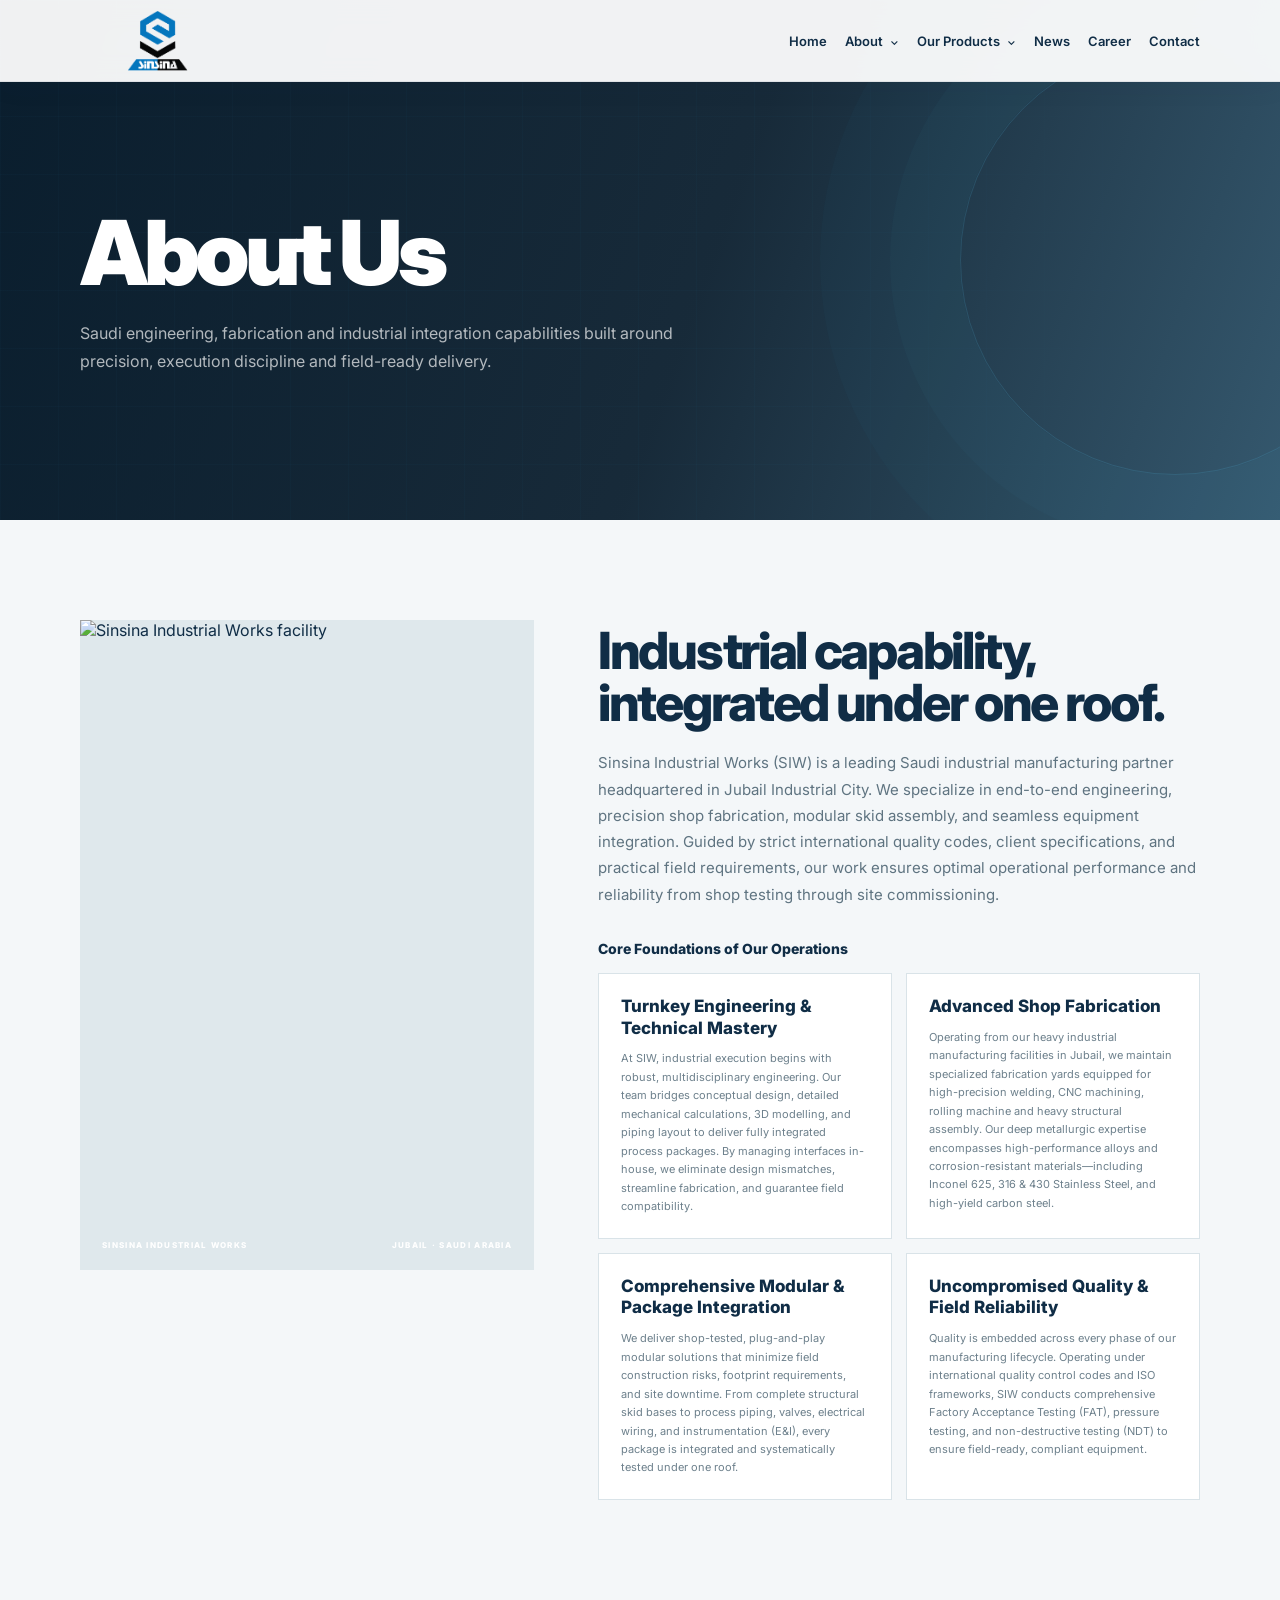
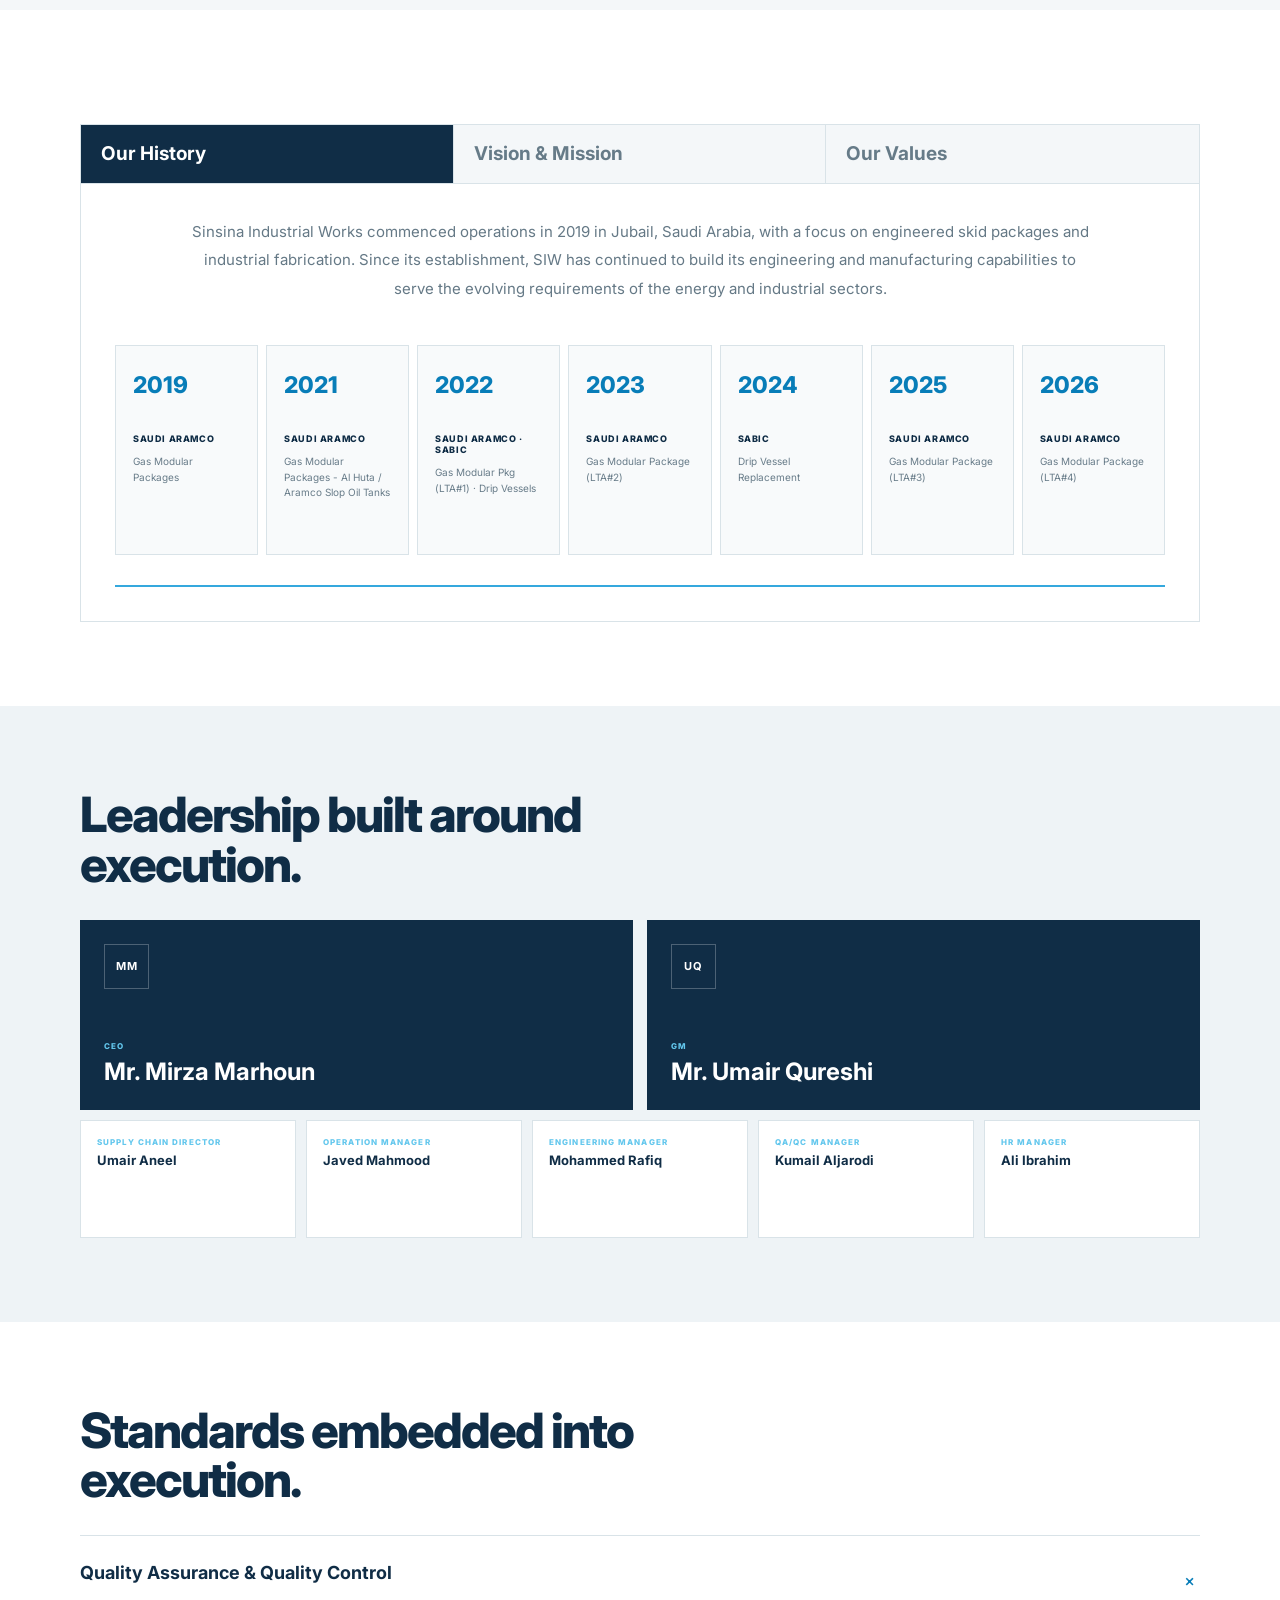
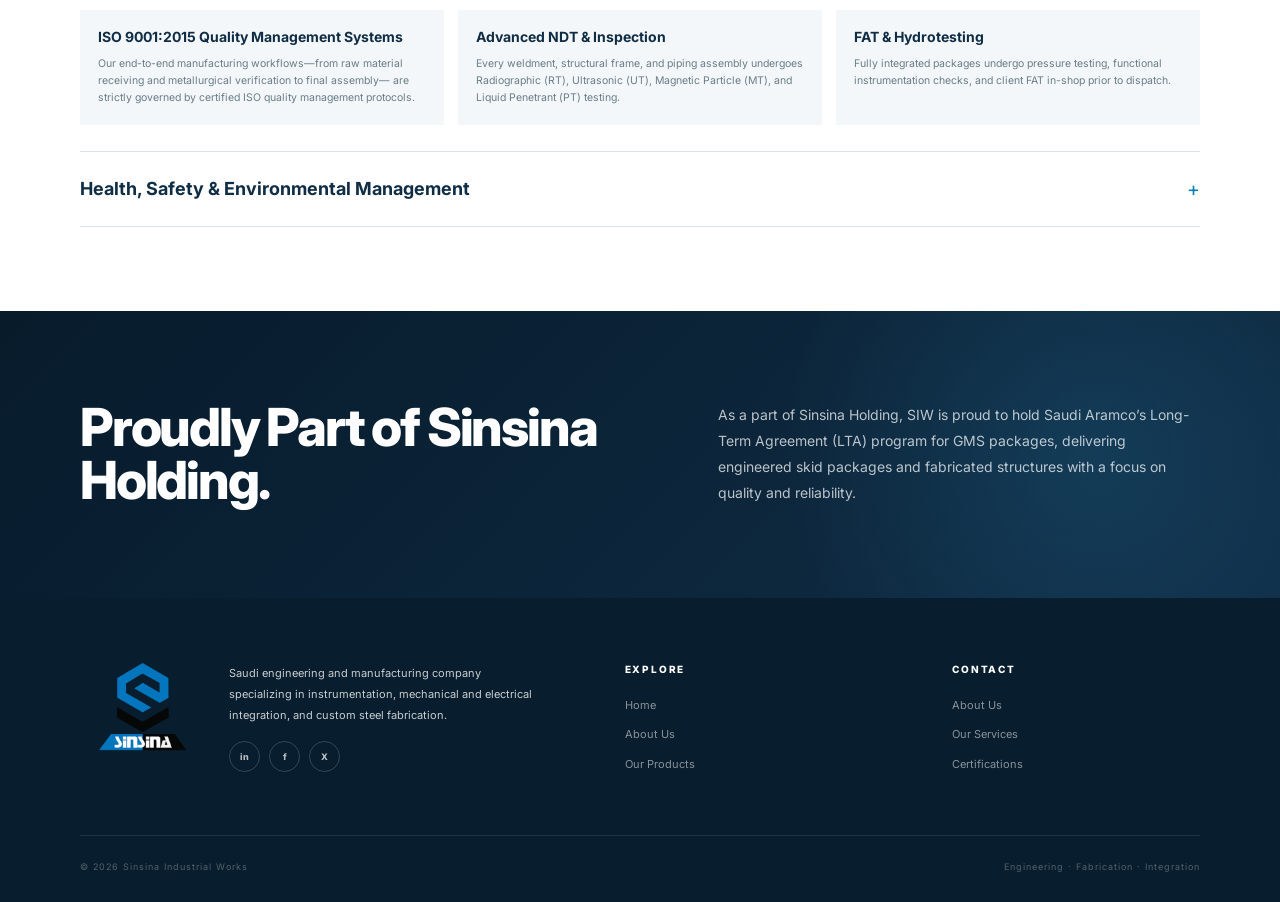
==== about.html @ cca0143b "Initial commit: SIW website and CMS Co-authored-by: Copilot <223556219+Copilot@users.noreply.github." ====
<!DOCTYPE html>
<html lang="en">

<head>
    <meta charset="UTF-8">
    <meta name="viewport" content="width=device-width, initial-scale=1.0">

    <title>About Us | Sinsina Industrial Works</title>
    <link rel="icon" type="image/png" href="5.png">

    <link rel="preconnect" href="https://fonts.googleapis.com">
    <link rel="preconnect" href="https://fonts.gstatic.com" crossorigin>
    <link href="https://fonts.googleapis.com/css2?family=Inter:wght@400;500;600;700;800;900&display=swap" rel="stylesheet">

    <style>
        * {
            margin: 0;
            padding: 0;
            box-sizing: border-box;
        }

        :root {
            --navy: #071b2b;
            --navy2: #102d46;
            --blue: #087db8;
            --cyan: #35a8dd;
            --light: #eef3f6;
            --white: #ffffff;
            --text: #687c89;
            --line: #d9e3e8;
        }

        html {
            scroll-behavior: smooth;
        }

        body {
            font-family: "Inter", Arial, sans-serif;
            background: var(--light);
            color: var(--navy2);
            overflow-x: hidden;
            -webkit-font-smoothing: antialiased;
        }

        a {
            text-decoration: none;
            color: inherit;
        }

        button {
            font: inherit;
        }

        img {
            display: block;
            max-width: 100%;
        }

        .container {
            width: min(1180px, calc(100% - 60px));
            margin: 0 auto;
        }

      
button{
    font:inherit;
}

.container{
    width:min(1180px,calc(100% - 60px));
    margin:auto;
}

/* =========================
   HEADER
========================= */

.site-header{
    position:fixed;
    top:0;
    left:0;
    width:100%;
    height:82px;
    z-index:1000;
    background:rgba(255,255,255,.94);
    backdrop-filter:blur(14px);
    -webkit-backdrop-filter:blur(14px);
    border-bottom:1px solid rgba(16,45,70,.08);
    box-shadow:0 6px 24px rgba(16,45,70,.05);
}

.nav{
    height:100%;
    display:flex;
    align-items:center;
    justify-content:space-between;
}

.brand{
    display:flex;
    align-items:center;
}

.brand img{
    width:155px;
    height:60px;
    object-fit:contain;
}

.nav-links{
    display:flex;
    align-items:center;
    gap:27px;
}

.nav-links > a,
.nav-dropdown-btn{
    border:0;
    background:none;
    color:#102d46;
    font-size:13px;
    font-weight:600;
    cursor:pointer;
    transition:.25s ease;
}

.nav-links > a:hover,
.nav-dropdown-btn:hover{
    color:#1689bd;
}

.nav-dropdown{
    position:relative;
}

.nav-dropdown-btn{
    display:flex;
    align-items:center;
    gap:7px;
}

.nav-dropdown-menu{
    position:absolute;
    top:calc(100% + 20px);
    left:50%;
    transform:translateX(-50%) translateY(8px);
    width:210px;
    padding:10px;
    background:white;
    border:1px solid #e1e8ed;
    box-shadow:0 20px 50px rgba(16,45,70,.12);
    opacity:0;
    visibility:hidden;
    transition:.25s ease;
}

.nav-dropdown:hover .nav-dropdown-menu{
    opacity:1;
    visibility:visible;
    transform:translateX(-50%) translateY(0);
}

.nav-dropdown-menu a{
    display:block;
    padding:12px 14px;
    color:#506674;
    font-size:12px;
    transition:.2s ease;
}

.nav-dropdown-menu a:hover{
    color:#1689bd;
    background:#f2f7fa;
}

.nav-contact{
    padding:11px 18px;
    border:1px solid #b8cbd6;
}

.menu-button{
    display:none;
    width:40px;
    height:40px;
    border:0;
    background:transparent;
    cursor:pointer;
    flex-direction:column;
    justify-content:center;
    align-items:center;
    gap:5px;
}

.menu-button span{
    width:23px;
    height:2px;
    background:#102d46;
}

.preview{
    padding-top:140px;
    text-align:center;
    color:#7a8d98;
    font-size:13px;
}

@media(max-width:900px){
    .menu-button{
        display:flex;
    }

    .nav-links{
        position:fixed;
        top:82px;
        left:0;
        right:0;
        display:none;
        flex-direction:column;
        align-items:stretch;
        gap:0;
        padding:15px 18px 25px;
        background:#fff;
        box-shadow:0 20px 35px rgba(7,27,43,.12);
    }

    .nav-links.open{
        display:flex;
    }

    .nav-links > a,
    .nav-dropdown-btn{
        width:100%;
        padding:14px 5px;
        text-align:left;
    }

    .nav-dropdown-menu{
        position:static;
        display:none;
        width:100%;
        opacity:1;
        visibility:visible;
        transform:none;
        box-shadow:none;
        border:0;
        padding:0 0 0 12px;
    }

    .nav-dropdown.mobile-open .nav-dropdown-menu{
        display:block;
    }
}
        /* =====================================================
           ABOUT HERO
        ====================================================== */

        .about-hero {
            position: relative;
            min-height: 520px;
            padding: 150px 0 82px;
            display: flex;
            align-items: center;
            overflow: hidden;
            background:
                linear-gradient(110deg, rgba(7,27,43,.99) 0%, rgba(7,27,43,.93) 55%, rgba(12,54,80,.82) 100%);
        }

        .about-hero::before {
            content: "";
            position: absolute;
            inset: 0;
            opacity: .34;
            background-image:
                linear-gradient(rgba(53,168,221,.08) 1px, transparent 1px),
                linear-gradient(90deg, rgba(53,168,221,.08) 1px, transparent 1px);
            background-size: 58px 58px;
            mask-image: linear-gradient(90deg, black 0%, black 60%, transparent 95%);
        }

        .about-hero::after {
            content: "";
            position: absolute;
            right: -110px;
            top: 50%;
            width: 430px;
            height: 430px;
            transform: translateY(-50%);
            border-radius: 50%;
            border: 1px solid rgba(83,194,235,.16);
            box-shadow:
                0 0 0 70px rgba(83,194,235,.025),
                0 0 0 140px rgba(83,194,235,.018);
        }

        .about-hero-content {
            position: relative;
            z-index: 2;
            max-width: 840px;
        }

        .about-kicker {
            display: block;
            margin-bottom: 18px;
            color: #63c7ed;
            font-size: 10px;
            font-weight: 800;
            letter-spacing: 2.1px;
        }

        .about-hero h1 {
            color: #fff;
            font-size: clamp(58px, 7vw, 92px);
            line-height: .9;
            letter-spacing: -4.5px;
            font-weight: 900;
        }

        .about-hero p {
            max-width: 600px;
            margin-top: 25px;
            color: rgba(255,255,255,.68);
            font-size: 14px;
            line-height: 1.8;
        }

        /* =====================================================
           MAIN ABOUT
        ====================================================== */

        .about-main {
            padding: 90px 0 100px;
            background: #f4f7f9;
        }

        .about-grid {
            display: grid;
            grid-template-columns: .92fr 1.08fr;
            gap: 62px;
            align-items: start;
        }

        .about-image {
            position: sticky;
            top: 105px;
            height: 590px;
            overflow: hidden;
            background: #dfe8ec;
        }

        .about-image img {
            width: 100%;
            height: 100%;
            object-fit: cover;
        }

        .about-image-label {
            position: absolute;
            left: 22px;
            right: 22px;
            bottom: 20px;
            display: flex;
            justify-content: space-between;
            gap: 16px;
            color: #fff;
            font-size: 8px;
            font-weight: 800;
            letter-spacing: 1.3px;
        }

        .about-content {
            padding-top: 4px;
        }

        .section-label {
            color: var(--blue);
            font-size: 9px;
            font-weight: 800;
            letter-spacing: 1.8px;
        }

        .about-content h2 {
            margin-top: 13px;
            max-width: 680px;
            color: var(--navy2);
            font-size: clamp(42px, 4.8vw, 62px);
            line-height: .97;
            letter-spacing: -3px;
            font-weight: 900;
        }

        .about-content > p {
            max-width: 650px;
            margin-top: 22px;
            color: var(--text);
            font-size: 13px;
            line-height: 1.85;
        }

        .purpose-grid {
            display: grid;
            grid-template-columns: 1fr 1fr;
            gap: 14px;
            margin-top: 38px;
        }

        .purpose-card {
            min-height: 190px;
            padding: 24px;
            background: #fff;
            border: 1px solid var(--line);
            position: relative;
            overflow: hidden;
        }

        .purpose-card::before {
            content: "";
            position: absolute;
            top: 0;
            left: 0;
            width: 3px;
            height: 100%;
            background: linear-gradient(180deg, var(--cyan), transparent 85%);
        }

        .purpose-card span {
            display: block;
            color: var(--blue);
            font-size: 9px;
            font-weight: 800;
            letter-spacing: 1.5px;
        }

        .purpose-card h3 {
            margin-top: 14px;
            color: var(--navy2);
            font-size: 20px;
            font-weight: 800;
        }

        .purpose-card p {
            margin-top: 10px;
            color: #6f828e;
            font-size: 11px;
            line-height: 1.7;
        }

        /* =====================================================
           DELIVERY MODEL
        ====================================================== */

        .delivery {
            padding: 92px 0 105px;
            background: #fff;
        }

        .delivery-head {
            display: grid;
            grid-template-columns: 1fr .6fr;
            gap: 60px;
            align-items: end;
            margin-bottom: 38px;
        }

        .delivery-head h2 {
            color: var(--navy2);
            font-size: clamp(40px, 4.6vw, 60px);
            line-height: .98;
            letter-spacing: -3px;
            font-weight: 900;
        }

        .delivery-head p {
            color: var(--text);
            font-size: 12px;
            line-height: 1.8;
        }

        .delivery-grid {
            display: grid;
            grid-template-columns: repeat(4, 1fr);
            border-top: 1px solid var(--line);
            border-left: 1px solid var(--line);
        }

        .delivery-item {
            min-height: 155px;
            padding: 22px;
            border-right: 1px solid var(--line);
            border-bottom: 1px solid var(--line);
            background: #f8fafb;
        }

        .delivery-item span {
            color: var(--blue);
            font-size: 9px;
            font-weight: 800;
        }

        .delivery-item strong {
            display: block;
            margin-top: 23px;
            color: var(--navy2);
            font-size: 16px;
            font-weight: 800;
        }

        .delivery-item small {
            display: block;
            margin-top: 8px;
            color: #7a8d98;
            font-size: 10px;
            line-height: 1.6;
        }

        /* =====================================================
           FOOTER — SAME AS PROVIDED PAGE
        ====================================================== */

        .site-footer {
            width: 100%;
            padding: 65px 0 35px;
            background: #081d2d;
            color: white;
        }

        .footer-top {
            display: grid;
            grid-template-columns: 1.4fr 1fr 1fr;
            gap: 70px;
            padding-bottom: 55px;
            border-bottom: 1px solid rgba(255,255,255,.1);
        }

        .footer-brand img {
            width: 150px;
            margin-bottom: 20px;
        }

        .footer-brand p {
            max-width: 350px;
            color: rgba(255,255,255,.5);
            font-size: 11px;
            line-height: 1.9;
        }

        .footer-column h4 {
            margin-bottom: 20px;
            color: white;
            font-size: 10px;
            letter-spacing: 1.8px;
            text-transform: uppercase;
        }

        .footer-column a {
            display: block;
            margin-bottom: 12px;
            color: rgba(255,255,255,.5);
            font-size: 11px;
            transition: color .2s ease;
        }

        .footer-column a:hover {
            color: #55b9e7;
        }

        .footer-socials {
            display: flex;
            gap: 8px;
            margin-top: 22px;
        }

        .footer-social {
            width: 31px;
            height: 31px;
            display: flex;
            align-items: center;
            justify-content: center;
            border: 1px solid rgba(255,255,255,.18);
            border-radius: 50%;
            color: rgba(255,255,255,.65);
            font-size: 9px;
            font-weight: 800;
            transition: .25s ease;
        }

        .footer-social:hover {
            color: white;
            background: var(--blue);
            border-color: var(--blue);
            transform: translateY(-2px);
        }

        .footer-bottom {
            display: flex;
            justify-content: space-between;
            padding-top: 25px;
            color: rgba(255,255,255,.3);
            font-size: 9px;
            letter-spacing: 1px;
        }

        /* =====================================================
           RESPONSIVE
        ====================================================== */

        @media (max-width: 900px) {
            .nav-links {
                gap: 15px;
            }

            .about-grid {
                grid-template-columns: 1fr;
            }

            .about-image {
                position: relative;
                top: 0;
                height: 430px;
            }

            .delivery-grid {
                grid-template-columns: repeat(2,1fr);
            }

            .footer-top {
                grid-template-columns: 1fr 1fr;
            }
        }

        @media (max-width: 700px) {
            .container {
                width: calc(100% - 36px);
            }

            .site-header {
                height: 72px;
            }

            .logo {
                width: 125px;
            }

            .menu-button {
                display: flex;
            }

            .nav-links {
                position: fixed;
                top: 72px;
                left: 0;
                right: 0;
                display: none;
                flex-direction: column;
                align-items: stretch;
                gap: 0;
                padding: 15px 18px 25px;
                background: #fff;
                box-shadow: 0 20px 35px rgba(7,27,43,.12);
            }

            .nav-links.open {
                display: flex;
            }

            .nav-links > a,
            .nav-dropdown-btn {
                padding: 15px 5px;
                color: var(--navy2) !important;
                text-align: left;
            }

            .nav-dropdown-menu {
                position: static;
                width: 100%;
                display: none;
                opacity: 1;
                visibility: visible;
                transform: none;
                box-shadow: none;
                border: 0;
                padding: 0 0 0 12px;
            }

            .nav-dropdown.mobile-open .nav-dropdown-menu {
                display: block;
            }

            .nav-contact {
                text-align: center !important;
                border-color: #c9d7df;
            }

            .about-hero {
                min-height: 440px;
                padding: 125px 0 70px;
            }

            .about-hero h1 {
                font-size: clamp(50px, 15vw, 70px);
                letter-spacing: -3px;
            }

            .about-main,
            .delivery {
                padding: 70px 0 78px;
            }

            .about-image {
                height: 340px;
            }

            .purpose-grid,
            .delivery-grid,
            .delivery-head {
                grid-template-columns: 1fr;
            }

            .footer-top {
                grid-template-columns: 1fr;
                gap: 40px;
            }

            .footer-bottom {
                display: block;
                line-height: 2;
            }
        }
    

/* =====================================================
   ABOUT US — SLIDES 13–22 COMPLETE BUILD
===================================================== */

.about-main{
    padding:100px 0 110px;
}

.about-grid{
    grid-template-columns:.86fr 1.14fr;
    gap:64px;
}

.about-image{
    height:650px;
}

.about-content h2{
    margin-top:14px;
    max-width:720px;
    font-size:clamp(40px,4vw,58px);
    line-height:1.02;
    letter-spacing:-2.3px;
    font-weight:800;
}

.about-content > p,
.about-content .lead-copy{
    max-width:720px;
    margin-top:22px;
    color:#5f7481;
    font-size:15px;
    line-height:1.75;
}

.foundation-title{
    margin-top:32px;
    color:var(--navy2);
    font-size:14px;
    font-weight:800;
}

.foundation-grid{
    display:grid;
    grid-template-columns:1fr 1fr;
    gap:14px;
    margin-top:16px;
}

.foundation-card{
    min-height:245px;
    padding:22px;
    background:#fff;
    border:1px solid var(--line);
    transition:transform .25s ease,border-color .25s ease,box-shadow .25s ease;
}

.foundation-card:hover{
    transform:translateY(-4px);
    border-color:#9fcddd;
    box-shadow:0 18px 36px rgba(16,45,70,.08);
}

.foundation-card > span,
.value-card > span{
    display:block;
    margin-bottom:14px;
    color:var(--blue);
    font-size:9px;
    font-weight:800;
    letter-spacing:1.4px;
}

.foundation-card h3{
    color:var(--navy2);
    font-size:17px;
    line-height:1.28;
    font-weight:800;
}

.foundation-card p{
    margin-top:10px;
    color:#6d808c;
    font-size:11px;
    line-height:1.68;
}

.about-section-block{
    padding:105px 0;
}

.section-heading{
    max-width:780px;
    margin-bottom:44px;
}

.section-heading h2,
.team-panel h2,
.holding-inner h2{
    margin-top:12px;
    color:var(--navy2);
    font-size:clamp(38px,4.1vw,58px);
    line-height:1.02;
    letter-spacing:-2.2px;
    font-weight:800;
}

.section-heading > p,
.split-heading > p{
    margin-top:18px;
    color:#667b88;
    font-size:14px;
    line-height:1.8;
}

.split-heading{
    max-width:none;
    display:grid;
    grid-template-columns:1fr .8fr;
    gap:70px;
    align-items:end;
}

.history-section{
    background:#fff;
}

.history-placeholder{
    position:relative;
    padding:34px 36px;
    background:#f4f7f9;
    border:1px solid var(--line);
    border-left:4px solid var(--blue);
}

.history-placeholder > span,
.team-status > span{
    color:var(--blue);
    font-size:9px;
    font-weight:800;
    letter-spacing:1.5px;
}

.history-placeholder h3{
    max-width:780px;
    margin-top:10px;
    color:var(--navy2);
    font-size:22px;
    line-height:1.35;
}

.history-placeholder p{
    max-width:820px;
    margin-top:12px;
    color:#6c808c;
    font-size:12px;
    line-height:1.75;
}

.purpose-section{
    background:#edf3f6;
}

.vision-grid{
    display:grid;
    grid-template-columns:1fr 1fr;
    gap:18px;
}

.vision-card{
    min-height:330px;
    padding:36px;
    background:#fff;
    border:1px solid var(--line);
}

.vision-card.dark{
    background:var(--navy2);
    border-color:var(--navy2);
}

.vision-card > span{
    color:var(--blue);
    font-size:10px;
    font-weight:800;
    letter-spacing:1.7px;
}

.vision-card.dark > span{
    color:#63c7ed;
}

.vision-card h3{
    max-width:420px;
    margin-top:34px;
    color:var(--navy2);
    font-size:30px;
    line-height:1.12;
    letter-spacing:-1px;
}

.vision-card.dark h3{
    color:#fff;
}

.vision-card p{
    max-width:520px;
    margin-top:18px;
    color:#687d89;
    font-size:14px;
    line-height:1.8;
}

.vision-card.dark p{
    color:rgba(255,255,255,.72);
}

.values-section{
    background:#fff;
}

.values-grid{
    display:grid;
    grid-template-columns:repeat(3,1fr);
    gap:14px;
}

.value-card{
    min-height:235px;
    padding:26px;
    background:#f7f9fa;
    border:1px solid var(--line);
}

.value-card:nth-child(4),
.value-card:nth-child(5){
    grid-column:span 1;
}

.value-card h3{
    color:var(--navy2);
    font-size:18px;
    line-height:1.3;
}

.value-card p{
    margin-top:12px;
    color:#687d89;
    font-size:12px;
    line-height:1.75;
}

.team-section{
    background:#f4f7f9;
}

.team-panel{
    display:grid;
    grid-template-columns:.8fr 1.2fr;
    gap:80px;
    align-items:center;
    padding:46px 48px;
    background:#fff;
    border:1px solid var(--line);
}

.team-status{
    padding-left:35px;
    border-left:1px solid var(--line);
}

.team-status strong{
    display:block;
    margin-top:10px;
    color:var(--navy2);
    font-size:20px;
}

.team-status p{
    max-width:600px;
    margin-top:10px;
    color:#6d808c;
    font-size:12px;
    line-height:1.75;
}

.compliance-section{
    background:#fff;
}

.compliance-intro{
    max-width:900px;
}

.compliance-intro p{
    max-width:860px;
}

.compliance-group + .compliance-group{
    margin-top:58px;
}

.group-heading{
    display:flex;
    align-items:flex-start;
    gap:18px;
    margin-bottom:20px;
}

.group-heading > span{
    display:grid;
    place-items:center;
    width:38px;
    height:38px;
    flex:0 0 38px;
    background:var(--blue);
    color:#fff;
    font-size:10px;
    font-weight:800;
}

.group-heading h3{
    max-width:780px;
    color:var(--navy2);
    font-size:24px;
    line-height:1.3;
}

.compliance-grid{
    display:grid;
    grid-template-columns:repeat(3,1fr);
    gap:14px;
}

.compliance-card{
    min-height:240px;
    padding:25px;
    background:#f4f7f9;
    border-top:3px solid var(--cyan);
}

.compliance-card h4{
    color:var(--navy2);
    font-size:17px;
    line-height:1.35;
}

.compliance-card p{
    margin-top:13px;
    color:#667b88;
    font-size:11.5px;
    line-height:1.75;
}

.holding-section{
    padding:90px 0;
    color:#fff;
    background:
        radial-gradient(circle at 85% 50%,rgba(53,168,221,.15),transparent 28%),
        linear-gradient(135deg,#071b2b 0%,#102d46 100%);
}

.holding-inner{
    display:grid;
    grid-template-columns:1fr .85fr;
    gap:70px;
    align-items:center;
}

.holding-kicker{
    color:#63c7ed;
    font-size:9px;
    font-weight:800;
    letter-spacing:1.7px;
}

.holding-inner h2{
    color:#fff;
}

.holding-inner > p{
    color:rgba(255,255,255,.72);
    font-size:14px;
    line-height:1.85;
}

/* Typography consistency */
.about-hero p{
    font-size:16px;
    line-height:1.75;
}

.section-label{
    font-size:10px;
}

@media(max-width:1000px){
    .foundation-grid,
    .vision-grid,
    .values-grid,
    .compliance-grid{
        grid-template-columns:1fr 1fr;
    }

    .split-heading,
    .team-panel,
    .holding-inner{
        grid-template-columns:1fr;
        gap:30px;
    }

    .team-status{
        padding-left:0;
        padding-top:25px;
        border-left:0;
        border-top:1px solid var(--line);
    }
}

@media(max-width:700px){
    .about-main,
    .about-section-block{
        padding:72px 0;
    }

    .about-grid,
    .foundation-grid,
    .vision-grid,
    .values-grid,
    .compliance-grid{
        grid-template-columns:1fr;
    }

    .about-image{
        height:340px;
    }

    .about-content h2,
    .section-heading h2,
    .team-panel h2,
    .holding-inner h2{
        font-size:34px;
        letter-spacing:-1.4px;
    }

    .about-content > p,
    .about-content .lead-copy,
    .section-heading > p,
    .split-heading > p,
    .holding-inner > p{
        font-size:13px;
    }

    .foundation-card,
    .value-card,
    .compliance-card{
        min-height:0;
    }

    .vision-card{
        min-height:0;
        padding:28px;
    }

    .team-panel{
        padding:30px 24px;
    }

    .holding-section{
        padding:70px 0;
    }
}



/* =====================================================
   ABOUT COMPACT V2 — TEAM MERGED / LESS SCROLL
===================================================== */

.about-storyboard,
.team-compact-section,
.compliance-compact-section{
    padding:84px 0;
}

.about-storyboard{
    background:#fff;
}

.storyboard-head,
.team-compact-head,
.compliance-compact-head{
    display:grid;
    grid-template-columns:1fr .72fr;
    gap:70px;
    align-items:end;
    margin-bottom:30px;
}

.storyboard-head h2,
.team-compact-head h2,
.compliance-compact-head h2{
    margin-top:10px;
    color:var(--navy2);
    font-size:clamp(36px,3.8vw,52px);
    line-height:1.02;
    letter-spacing:-2px;
    font-weight:800;
}

.storyboard-head > p,
.team-compact-head > p,
.compliance-compact-head > p{
    color:#697e8a;
    font-size:13px;
    line-height:1.75;
}

.storyboard-tabs{
    display:grid;
    grid-template-columns:repeat(3,1fr);
    border:1px solid var(--line);
    background:#f4f7f9;
}

.story-tab{
    min-height:64px;
    padding:0 20px;
    border:0;
    border-right:1px solid var(--line);
    background:transparent;
    color:#667b88;
    text-align:left;
    font-size:19px;
    font-weight:700;
    cursor:pointer;
    transition:.25s ease;
}

.story-tab:last-child{
    border-right:0;
}

.story-tab span{
    display:block;
    margin-bottom:4px;
    color:#8ca0ac;
    font-size:8px;
    letter-spacing:1.3px;
}

.story-tab.active{
    background:var(--navy2);
    color:#fff;
}

.story-tab.active span{
    color:#63c7ed;
}

.storyboard-panel{
    display:none;
    min-height:310px;
    padding:34px;
    border:1px solid var(--line);
    border-top:0;
    background:#fff;
}

.storyboard-panel.active{
    display:block;
}

.story-panel-grid{
    display:grid;
    grid-template-columns:.8fr 1.2fr;
    gap:70px;
}

.story-kicker{
    color:var(--blue);
    font-size:9px;
    font-weight:800;
    letter-spacing:1.5px;
}

.story-panel-grid h3{
    max-width:430px;
    margin-top:10px;
    color:var(--navy2);
    font-size:30px;
    line-height:1.15;
}

.story-copy > p{
    color:#657986;
    font-size:13px;
    line-height:1.8;
}

.timeline-note{
    margin-top:22px;
    padding:18px 20px;
    border-left:3px solid var(--blue);
    background:#f4f7f9;
}

.timeline-note span{
    display:block;
    color:var(--blue);
    font-size:8px;
    font-weight:800;
    letter-spacing:1.3px;
}

.timeline-note strong{
    display:block;
    margin-top:5px;
    color:var(--navy2);
    font-size:13px;
}

.purpose-compact-grid{
    display:grid;
    grid-template-columns:1fr 1fr;
    gap:14px;
}

.purpose-compact-card{
    min-height:235px;
    padding:28px;
    border:1px solid var(--line);
    background:#f8fafb;
}

.purpose-compact-card.dark{
    background:var(--navy2);
    border-color:var(--navy2);
}

.purpose-compact-card > span{
    color:var(--blue);
    font-size:9px;
    font-weight:800;
    letter-spacing:1.4px;
}

.purpose-compact-card.dark > span{
    color:#63c7ed;
}

.purpose-compact-card h3{
    margin-top:25px;
    color:var(--navy2);
    font-size:23px;
}

.purpose-compact-card.dark h3{
    color:#fff;
}

.purpose-compact-card p{
    margin-top:12px;
    color:#677c88;
    font-size:12px;
    line-height:1.75;
}

.purpose-compact-card.dark p{
    color:rgba(255,255,255,.7);
}

.values-compact-grid{
    display:grid;
    grid-template-columns:repeat(5,1fr);
    gap:10px;
}

.values-compact-grid article{
    min-height:195px;
    padding:18px;
    background:#f7f9fa;
    border:1px solid var(--line);
}

.values-compact-grid article > span{
    color:var(--blue);
    font-size:8px;
    font-weight:800;
}

.values-compact-grid h3{
    margin-top:16px;
    color:var(--navy2);
    font-size:15px;
    line-height:1.3;
}

.values-compact-grid p{
    margin-top:9px;
    color:#6b7e89;
    font-size:10px;
    line-height:1.6;
}

.values-statement{
    margin-top:14px;
    padding:16px 18px;
    background:var(--navy2);
    color:rgba(255,255,255,.82);
    font-size:12px;
    line-height:1.7;
}

/* TEAM */
.team-compact-section{
    background:#eef3f6;
}

.team-leadership-row{
    display:grid;
    grid-template-columns:1fr 1fr;
    gap:14px;
}

.team-leader-card{
    min-height:190px;
    padding:24px;
    background:var(--navy2);
    color:#fff;
    display:flex;
    justify-content:space-between;
    flex-direction:column;
}

.team-card-top{
    display:flex;
    align-items:center;
    justify-content:space-between;
}

.team-card-top span{
    color:#63c7ed;
    font-size:9px;
    font-weight:800;
}

.team-card-top b{
    display:grid;
    place-items:center;
    width:45px;
    height:45px;
    border:1px solid rgba(255,255,255,.25);
    color:#fff;
    font-size:11px;
    letter-spacing:1px;
}

.team-leader-card small,
.team-mini-card small{
    display:block;
    color:#63c7ed;
    font-size:8px;
    font-weight:800;
    letter-spacing:1.1px;
    text-transform:uppercase;
}

.team-leader-card h3{
    margin-top:6px;
    color:#fff;
    font-size:24px;
}

.team-management-strip{
    display:grid;
    grid-template-columns:repeat(5,1fr);
    gap:10px;
    margin-top:10px;
}

.team-mini-card{
    min-height:118px;
    padding:16px;
    background:#fff;
    border:1px solid var(--line);
    display:flex;
    gap:13px;
    align-items:flex-start;
}

.team-mini-card > span{
    color:#8aa0ac;
    font-size:8px;
    font-weight:800;
}

.team-mini-card h3{
    margin-top:5px;
    color:var(--navy2);
    font-size:13px;
    line-height:1.35;
}

/* QUALITY / HSE ACCORDION */
.compliance-compact-section{
    background:#fff;
}

.compliance-accordion{
    border-top:1px solid var(--line);
}

.compliance-item{
    border-bottom:1px solid var(--line);
}

.compliance-trigger{
    width:100%;
    min-height:74px;
    padding:0;
    border:0;
    background:transparent;
    display:grid;
    grid-template-columns:52px 1fr 34px;
    align-items:center;
    text-align:left;
    cursor:pointer;
}

.compliance-trigger > span{
    color:var(--blue);
    font-size:9px;
    font-weight:800;
}

.compliance-trigger strong{
    color:var(--navy2);
    font-size:18px;
}

.compliance-trigger > b{
    color:var(--blue);
    font-size:20px;
    font-weight:400;
    text-align:right;
    transition:.2s ease;
}

.compliance-item.open .compliance-trigger > b{
    transform:rotate(45deg);
}

.compliance-content{
    display:none;
    grid-template-columns:repeat(3,1fr);
    gap:14px;
    padding:0 0 26px 52px;
}

.compliance-item.open .compliance-content{
    display:grid;
}

.compliance-content > div{
    padding:18px;
    background:#f4f7f9;
}

.compliance-content h4{
    color:var(--navy2);
    font-size:14px;
    line-height:1.35;
}

.compliance-content p{
    margin-top:8px;
    color:#697d88;
    font-size:10.5px;
    line-height:1.65;
}

@media(max-width:1000px){
    .storyboard-head,
    .team-compact-head,
    .compliance-compact-head,
    .story-panel-grid{
        grid-template-columns:1fr;
        gap:24px;
    }

    .values-compact-grid{
        grid-template-columns:repeat(2,1fr);
    }

    .team-management-strip{
        grid-template-columns:repeat(3,1fr);
    }
}

@media(max-width:700px){
    .about-storyboard,
    .team-compact-section,
    .compliance-compact-section{
        padding:65px 0;
    }

    .storyboard-tabs,
    .purpose-compact-grid,
    .team-leadership-row,
    .values-compact-grid,
    .team-management-strip,
    .compliance-content{
        grid-template-columns:1fr;
    }

    .story-tab{
        border-right:0;
        border-bottom:1px solid var(--line);
    }

    .storyboard-panel{
        padding:24px 18px;
    }

    .team-mini-card{
        min-height:92px;
    }

    .compliance-trigger{
        grid-template-columns:40px 1fr 28px;
    }

    .compliance-trigger strong{
        font-size:15px;
    }

    .compliance-content{
        padding-left:40px;
    }
}



/* =====================================================
   CLEAN ABOUT — REMOVE SMALL INDEX / MICRO LABELS
===================================================== */

.section-label,
.holding-kicker,
.story-kicker{
    display:none !important;
}

.story-tab span,
.team-card-top > span,
.team-mini-card > span,
.foundation-card > span,
.value-card > span,
.compliance-trigger > span{
    display:none !important;
}

/* Rebalance layouts after removing micro labels */
.story-tab{
    display:flex !important;
    align-items:center !important;
    min-height:58px !important;
}

.team-mini-card{
    gap:0 !important;
}

.compliance-trigger{
    grid-template-columns:1fr 34px !important;
}

.compliance-content{
    padding-left:0 !important;
}

.foundation-card h3{
    margin-top:0 !important;
}

.storyboard-head h2,
.team-compact-head h2,
.compliance-compact-head h2,
.about-content h2,
.holding-inner h2{
    margin-top:0 !important;
}

@media(max-width:700px){
    .compliance-trigger{
        grid-template-columns:1fr 28px !important;
    }

    .compliance-content{
        padding-left:0 !important;
    }
}



/* =====================================================
   HISTORY PROJECT TIMELINE — FINAL
===================================================== */
.history-intro{
    max-width:900px;
    margin:0 auto 42px;
    text-align:center;
}

.history-intro p{
    margin:0 auto;
    color:#657986;
    font-size:15px;
    line-height:1.9;
}

.project-timeline{
    display:grid;
    grid-template-columns:repeat(7,minmax(0,1fr));
    gap:8px;
    width:100%;
    margin-top:24px;
    padding-bottom:30px;
    border-bottom:2px solid #35a8dd;
}

.timeline-card{
    min-height:210px;
    padding:25px 17px;
    background:#f8fafb;
    border:1px solid #d9e3e8;
}

.timeline-card h3{
    margin:0 0 34px;
    color:#087db8;
    font-size:23px;
    font-weight:800;
}

.timeline-card strong{
    display:block;
    margin-bottom:10px;
    color:#102d46;
    font-size:9px;
    font-weight:800;
    letter-spacing:.6px;
}

.timeline-card p{
    margin:0;
    color:#687c89;
    font-size:10px;
    line-height:1.55;
}

.timeline-card.current{
    background:#102d46;
    border-color:#102d46;
}

.timeline-card.current h3{color:#55b9e7;}
.timeline-card.current strong{color:#fff;}
.timeline-card.current p{color:rgba(255,255,255,.72);}

@media(max-width:1100px){
    .project-timeline{
        grid-template-columns:repeat(4,1fr);
    }
}

@media(max-width:800px){
    .project-timeline{
        grid-template-columns:repeat(2,1fr);
    }
    .timeline-card{
        min-height:175px;
    }
}

@media(max-width:600px){
    .history-intro{
        margin-bottom:30px;
    }
    .history-intro p{
        font-size:13px;
        line-height:1.8;
    }
    .project-timeline{
        grid-template-columns:1fr;
        gap:10px;
    }
    .timeline-card{
        min-height:auto;
    }
    .timeline-card h3{
        margin-bottom:20px;
    }
}

</style>
    <link rel="stylesheet" href="responsive-fix.css">
</head>

<body>

<style>
/* SIW SHARED HEADER — source: approved About page header */
#siw-shared-header-root{height:82px}
.siw-shared-header{position:fixed;top:0;left:0;width:100%;height:82px;z-index:10000;background:rgba(255,255,255,.94);backdrop-filter:blur(14px);-webkit-backdrop-filter:blur(14px);border-bottom:1px solid rgba(16,45,70,.08);box-shadow:0 6px 24px rgba(16,45,70,.05);font-family:"Inter",Arial,Helvetica,sans-serif}
.siw-shared-header *{box-sizing:border-box}
.siw-shared-header a{text-decoration:none}
.siw-shared-nav{width:min(1180px,calc(100% - 60px));height:100%;margin:auto;display:flex;align-items:center;justify-content:space-between}
.siw-shared-brand{display:flex;align-items:center}
.siw-shared-brand img{display:block;width:155px;height:60px;object-fit:contain}
.siw-shared-links{display:flex;align-items:center;gap:27px}
.siw-shared-links>a,.siw-shared-drop-btn{border:0;background:none;color:#102d46;font-size:13px;font-weight:600;cursor:pointer;transition:.25s ease;font-family:inherit}
.siw-shared-links>a:hover,.siw-shared-drop-btn:hover{color:#1689bd}
.siw-shared-drop{position:relative}
.siw-shared-drop-btn{display:flex;align-items:center;gap:7px;padding:0}
.siw-shared-drop-btn span{font-size:11px;transition:.25s ease}
.siw-shared-drop:hover .siw-shared-drop-btn span{transform:rotate(180deg)}
.siw-shared-drop-menu{position:absolute;top:calc(100% + 20px);left:50%;transform:translateX(-50%) translateY(8px);width:210px;padding:10px;background:#fff;border:1px solid #e1e8ed;box-shadow:0 20px 50px rgba(16,45,70,.12);opacity:0;visibility:hidden;transition:.25s ease}
.siw-shared-drop:hover .siw-shared-drop-menu{opacity:1;visibility:visible;transform:translateX(-50%) translateY(0)}
.siw-shared-drop-menu a{display:block;padding:12px 14px;color:#506674;font-size:12px;font-weight:500;transition:.2s ease}
.siw-shared-drop-menu a:hover{color:#1689bd;background:#f2f7fa}
.siw-shared-contact{padding:11px 18px;border:1px solid #b8cbd6}
.siw-shared-menu{display:none;width:40px;height:40px;border:0;background:transparent;cursor:pointer;flex-direction:column;justify-content:center;align-items:center;gap:5px}
.siw-shared-menu span{width:23px;height:2px;background:#102d46}
@media(max-width:900px){
 .siw-shared-nav{width:calc(100% - 36px)}
 .siw-shared-menu{display:flex}
 .siw-shared-links{position:fixed;top:82px;left:0;right:0;display:none;flex-direction:column;align-items:stretch;gap:0;padding:15px 18px 25px;background:#fff;box-shadow:0 20px 35px rgba(7,27,43,.12)}
 .siw-shared-links.open{display:flex}
 .siw-shared-links>a,.siw-shared-drop-btn{width:100%;padding:14px 5px;text-align:left}
 .siw-shared-drop-menu{position:static;display:none;width:100%;opacity:1;visibility:visible;transform:none;box-shadow:none;border:0;padding:0 0 0 12px}
 .siw-shared-drop.mobile-open .siw-shared-drop-menu{display:block}
}
</style>
<header class="siw-shared-header">
  <div class="siw-shared-nav">
    <a href="index.html" class="siw-shared-brand"><img src="5.png" alt="Sinsina Industrial Works"></a>
    <button class="siw-shared-menu" type="button" aria-label="Open menu"><span></span><span></span><span></span></button>
    <nav class="siw-shared-links">
      <a href="index.html">Home</a>
      <div class="siw-shared-drop">
        <button class="siw-shared-drop-btn" type="button">About <span>⌄</span></button>
        <div class="siw-shared-drop-menu">
          <a href="about.html">About Us</a>
          <a href="certifications.html">Our Certifications</a>
            <a href="clients.html">Our Clients</a>
        </div>
      </div>
      <div class="siw-shared-drop">
        <button class="siw-shared-drop-btn" type="button">Our Products <span>⌄</span></button>
        <div class="siw-shared-drop-menu">
          <a href="products.html">Products</a>
          <a href="services.html">Services</a>
        </div>
      </div>
      <a href="news.html">News</a>
      <a href="career.html">Career</a>
   <a href="index.html#partnership">Contact</a>
    </nav>
  </div>
</header>

<script>
(function(){
  function init(){
    var menu=document.querySelector('.siw-shared-menu');
    var links=document.querySelector('.siw-shared-links');
    if(menu&&links&&!menu.dataset.bound){
      menu.dataset.bound='1';
      menu.addEventListener('click',function(){links.classList.toggle('open');});
    }
    document.querySelectorAll('.siw-shared-drop-btn').forEach(function(btn){
      if(btn.dataset.bound)return; btn.dataset.bound='1';
      btn.addEventListener('click',function(){
        if(window.innerWidth<=900){btn.parentElement.classList.toggle('mobile-open');}
      });
    });
  }
  if(document.readyState==='loading') document.addEventListener('DOMContentLoaded',init); else init();
})();
</script>

    <!-- =====================================================
         HERO
    ====================================================== -->

    <section class="about-hero">
        <div class="container">
            <div class="about-hero-content">
                

                <h1>About Us</h1>

                <p>
                    Saudi engineering, fabrication and industrial integration
                    capabilities built around precision, execution discipline
                    and field-ready delivery.
                </p>
            </div>
        </div>
    </section>

    <!-- =====================================================
         ABOUT
    ====================================================== -->

    
    <!-- =====================================================
         01 — WHO WE ARE
    ====================================================== -->

    <section class="about-main" id="who-we-are">
        <div class="container about-grid">

            <div class="about-image">
                <img src="DSC_0053.jpg" alt="Sinsina Industrial Works facility">

                <div class="about-image-label">
                    <span>SINSINA INDUSTRIAL WORKS</span>
                    <span>JUBAIL · SAUDI ARABIA</span>
                </div>
            </div>

            <div class="about-content">
<h2>Industrial capability, integrated under one roof.</h2>

                <p class="lead-copy">
                    Sinsina Industrial Works (SIW) is a leading Saudi industrial manufacturing partner
                    headquartered in Jubail Industrial City. We specialize in end-to-end engineering,
                    precision shop fabrication, modular skid assembly, and seamless equipment integration.
                    Guided by strict international quality codes, client specifications, and practical field
                    requirements, our work ensures optimal operational performance and reliability from shop
                    testing through site commissioning.
                </p>

                <div class="foundation-title">Core Foundations of Our Operations</div>

                <div class="foundation-grid">
                    <article class="foundation-card">
                        <h3>Turnkey Engineering &amp; Technical Mastery</h3>
                        <p>
                            At SIW, industrial execution begins with robust, multidisciplinary engineering.
                            Our team bridges conceptual design, detailed mechanical calculations, 3D modelling,
                            and piping layout to deliver fully integrated process packages. By managing interfaces
                            in-house, we eliminate design mismatches, streamline fabrication, and guarantee field compatibility.
                        </p>
                    </article>

                    <article class="foundation-card">
                        <h3>Advanced Shop Fabrication</h3>
                        <p>
                            Operating from our heavy industrial manufacturing facilities in Jubail, we maintain
                            specialized fabrication yards equipped for high-precision welding, CNC machining,
                            rolling machine and heavy structural assembly. Our deep metallurgic expertise encompasses
                            high-performance alloys and corrosion-resistant materials—including Inconel 625,
                            316 &amp; 430 Stainless Steel, and high-yield carbon steel.
                        </p>
                    </article>

                    <article class="foundation-card">
                        <h3>Comprehensive Modular &amp; Package Integration</h3>
                        <p>
                            We deliver shop-tested, plug-and-play modular solutions that minimize field construction
                            risks, footprint requirements, and site downtime. From complete structural skid bases to
                            process piping, valves, electrical wiring, and instrumentation (E&amp;I), every package is
                            integrated and systematically tested under one roof.
                        </p>
                    </article>

                    <article class="foundation-card">
                       
                        <h3>Uncompromised Quality &amp; Field Reliability</h3>
                        <p>
                            Quality is embedded across every phase of our manufacturing lifecycle. Operating under
                            international quality control codes and ISO frameworks, SIW conducts comprehensive Factory
                            Acceptance Testing (FAT), pressure testing, and non-destructive testing (NDT) to ensure
                            field-ready, compliant equipment.
                        </p>
                    </article>
                </div>
            </div>
        </div>
    </section>


    
    <!-- =====================================================
         02 — COMPANY STORY / TABBED CONTENT
         History + Vision & Mission + Values in one compact block
    ====================================================== -->

    <section class="about-storyboard" id="company-story">
        <div class="container">

            <div class="storyboard-head">
                <div>

                </div>

                <p>
                    
                </p>
            </div>

            <div class="storyboard-tabs" role="tablist">
                <button class="story-tab active" type="button" data-story-tab="history">
                    Our History
                </button>

                <button class="story-tab" type="button" data-story-tab="purpose">
                    Vision &amp; Mission
                </button>

                <button class="story-tab" type="button" data-story-tab="values">
                    Our Values
                </button>
            </div>

            <div class="storyboard-panel active" data-story-panel="history">
                <div class="history-intro">
                    <p>
                        Sinsina Industrial Works commenced operations in 2019 in Jubail, Saudi Arabia,
                        with a focus on engineered skid packages and industrial fabrication. Since its
                        establishment, SIW has continued to build its engineering and manufacturing
                        capabilities to serve the evolving requirements of the energy and industrial sectors.
                    </p>
                </div>

                <div class="project-timeline">
                    <article class="timeline-card">
                        <h3>2019</h3>
                        <strong>SAUDI ARAMCO</strong>
                        <p>Gas Modular Packages</p>
                    </article>

                    <article class="timeline-card">
                        <h3>2021</h3>
                        <strong>SAUDI ARAMCO</strong>
                        <p>Gas Modular Packages - Al Huta / Aramco Slop Oil Tanks</p>
                    </article>

                    <article class="timeline-card">
                        <h3>2022</h3>
                        <strong>SAUDI ARAMCO · SABIC</strong>
                        <p>Gas Modular Pkg (LTA#1) · Drip Vessels</p>
                    </article>

                    <article class="timeline-card">
                        <h3>2023</h3>
                        <strong>SAUDI ARAMCO</strong>
                        <p>Gas Modular Package (LTA#2)</p>
                    </article>

                    <article class="timeline-card">
                        <h3>2024</h3>
                        <strong>SABIC</strong>
                        <p>Drip Vessel Replacement</p>
                    </article>

                    <article class="timeline-card">
                        <h3>2025</h3>
                        <strong>SAUDI ARAMCO</strong>
                        <p>Gas Modular Package (LTA#3)</p>
                    </article>

                    <article class="timeline-card">
                        <h3>2026</h3>
                        <strong>SAUDI ARAMCO</strong>
                        <p>Gas Modular Package (LTA#4)</p>
                    </article>
                </div>
            </div>

            <div class="storyboard-panel" data-story-panel="purpose">
                <div class="purpose-compact-grid">
                    <article class="purpose-compact-card">
                        <span>MISSION</span>
                        <h3>Integrated delivery, end to end.</h3>
                        <p>
                            To deliver integrated engineering, fabrication, installation,
                            testing, and commissioning services that enhance efficiency,
                            reliability, and safety in energy and industrial projects.
                        </p>
                    </article>

                    <article class="purpose-compact-card dark">
                        <span>VISION</span>
                        <h3>Built for industrial leadership.</h3>
                        <p>
                            To be the region's leading fabrication and integration partner,
                            driving the industrial future by creating vital infrastructure
                            anchored in precision, advanced facility capabilities, and a
                            highly skilled technical workforce.
                        </p>
                    </article>
                </div>
            </div>

            <div class="storyboard-panel" data-story-panel="values">
                <div class="values-compact-grid">
                    <article>
                        <h3>Safety &amp; Compliance</h3>
                        <p>We prioritize a safe workplace and strictly adhere to all local and international industry regulations.</p>
                    </article>

                    <article>
                        <h3>Quality &amp; Reliability</h3>
                        <p>We enforce rigorous QA/QC protocols across all engineering and manufacturing stages to ensure precise, dependable performance.</p>
                    </article>

                    <article>
                        <h3>Commitment &amp; Partnership</h3>
                        <p>We build lasting client relationships rooted in transparency, collaboration, and on-time project delivery.</p>
                    </article>

                    <article>
                      
                        <h3>Engineering &amp; Excellence</h3>
                        <p>We advance industry benchmarks through high-precision fabrication, technical innovation, and advanced engineering practices.</p>
                    </article>

                    <article class="value-wide">
                        
                        <h3>Accountability &amp; Discipline</h3>
                        <p>We drive operational success through strict discipline, clear ownership, and full transparency in every deliverable.</p>
                    </article>
                </div>

                <div class="values-statement">
                    Safety is the foundation, Quality is the outcome, Engineering is the method,
                    Partnership is the relationship, and Accountability holds them together.
                </div>
            </div>

        </div>
    </section>


    <!-- =====================================================
         03 — OUR TEAM / MERGED INTO ABOUT US
    ====================================================== -->

    <section class="team-compact-section" id="team">
        <div class="container">

            <div class="team-compact-head">
                <div>
<h2>Leadership built around execution.</h2>
                </div>

                <p>
                  
                </p>
            </div>

            <div class="team-leadership-row">
                <article class="team-leader-card">
                    <div class="team-card-top">
                        <b>MM</b>
                    </div>
                    <div>
                        <small>CEO</small>
                        <h3>Mr. Mirza Marhoun</h3>
                    </div>
                </article>

                <article class="team-leader-card">
                    <div class="team-card-top">
                        <b>UQ</b>
                    </div>
                    <div>
                        <small>GM</small>
                        <h3>Mr. Umair Qureshi</h3>
                    </div>
                </article>
            </div>

            <div class="team-management-strip">
                <article class="team-mini-card">
                    <div>
                        <small>Supply Chain Director</small>
                        <h3>Umair Aneel</h3>
                    </div>
                </article>

                <article class="team-mini-card">
                    <span>04</span>
                    <div>
                        <small>Operation Manager</small>
                        <h3>Javed Mahmood</h3>
                    </div>
                </article>

                <article class="team-mini-card">
                    <span>05</span>
                    <div>
                        <small>Engineering Manager</small>
                        <h3>Mohammed Rafiq</h3>
                    </div>
                </article>

                <article class="team-mini-card">
                    <span>06</span>
                    <div>
                        <small>QA/QC Manager</small>
                        <h3>Kumail Aljarodi</h3>
                    </div>
                </article>

                <article class="team-mini-card">
                    <span>07</span>
                    <div>
                        <small>HR Manager</small>
                        <h3>Ali Ibrahim</h3>
                    </div>
                </article>
            </div>

        </div>
    </section>


    <!-- =====================================================
         04 — QUALITY, HSE & COMPLIANCE / ACCORDION
    ====================================================== -->

    <section class="compliance-compact-section" id="quality-hse">
        <div class="container">

            <div class="compliance-compact-head">
                <div>
<h2>Standards embedded into execution.</h2>
                </div>

                <p>
                   
                </p>
            </div>

            <div class="compliance-accordion">

                <article class="compliance-item open">
                    <button type="button" class="compliance-trigger">
                        <strong>Quality Assurance &amp; Quality Control</strong>
                        <b>+</b>
                    </button>

                    <div class="compliance-content">
                        <div>
                            <h4>ISO 9001:2015 Quality Management Systems</h4>
                            <p>
                                Our end-to-end manufacturing workflows—from raw material
                                receiving and metallurgical verification to final assembly—
                                are strictly governed by certified ISO quality management protocols.
                            </p>
                        </div>

                        <div>
                            <h4>Advanced NDT &amp; Inspection</h4>
                            <p>
                                Every weldment, structural frame, and piping assembly undergoes
                                Radiographic (RT), Ultrasonic (UT), Magnetic Particle (MT), and
                                Liquid Penetrant (PT) testing.
                            </p>
                        </div>

                        <div>
                            <h4>FAT &amp; Hydrotesting</h4>
                            <p>
                                Fully integrated packages undergo pressure testing, functional
                                instrumentation checks, and client FAT in-shop prior to dispatch.
                            </p>
                        </div>
                    </div>
                </article>

                <article class="compliance-item">
                    <button type="button" class="compliance-trigger">
                        <strong>Health, Safety &amp; Environmental Management</strong>
                        <b>+</b>
                    </button>

                    <div class="compliance-content">
                        <div>
                            <h4>ISO 45001 &amp; ISO 14001</h4>
                            <p>
                                We maintain international compliance across Occupational Health
                                &amp; Safety and Environmental Management Systems, supporting a
                                proactive “Zero Harm” workplace environment.
                            </p>
                        </div>

                        <div>
                            <h4>Strict Shop &amp; Site Protocols</h4>
                            <p>
                                Our facilities enforce rigorous risk assessment, PPE requirements,
                                hot-work safety controls, and continuous safety training.
                            </p>
                        </div>

                        <div>
                            <h4>Sustainable Manufacturing</h4>
                            <p>
                                We minimize industrial footprint through controlled waste management,
                                efficient energy utilization, and safe material disposal during
                                fabrication and surface treatment operations.
                            </p>
                        </div>
                    </div>
                </article>

            </div>

        </div>
    </section>


<!-- =====================================================
         07 — PART OF SINSINA HOLDING
    ====================================================== -->

    <section class="holding-section" id="holding">
        <div class="container holding-inner">
            <div>
<h2>Proudly Part of Sinsina Holding.</h2>
            </div>

            <p>
                As a part of Sinsina Holding, SIW is proud to hold Saudi Aramco’s
                Long-Term Agreement (LTA) program for GMS packages, delivering engineered
                skid packages and fabricated structures with a focus on quality and reliability.
            </p>
        </div>
    </section>


<!-- =====================================================
         FOOTER
    ====================================================== -->

    <style>
/* SIW SHARED FOOTER — matched to approved footer reference */
.siw-shared-footer{width:100%;padding:65px 0 30px;background:#081d2d;color:#fff;font-family:"Inter",Arial,Helvetica,sans-serif}
.siw-shared-footer *{box-sizing:border-box}
.siw-shared-footer a{text-decoration:none}
.siw-footer-container{width:min(1180px,calc(100% - 60px));margin:auto}
.siw-footer-top{display:grid;grid-template-columns:1.5fr .8fr .8fr;gap:80px;padding-bottom:50px;border-bottom:1px solid rgba(255,255,255,.10)}
.siw-footer-brandline{display:grid;grid-template-columns:125px 1fr;gap:24px;align-items:start}
.siw-footer-brand img{display:block;width:125px;max-height:105px;object-fit:contain;object-position:left top}
.siw-footer-brand p{max-width:360px;margin:0;color:rgba(255,255,255,.78);font-size:11px;line-height:1.9}
.siw-footer-socials{display:flex;align-items:center;gap:9px;margin-top:16px}
.siw-footer-social{width:31px;height:31px;display:flex;align-items:center;justify-content:center;border:1px solid rgba(255,255,255,.18);border-radius:50%;color:rgba(255,255,255,.70);font-size:9px;font-weight:800;transition:.25s ease}
.siw-footer-social:hover{background:#35a8dd;border-color:#35a8dd;color:#fff;transform:translateY(-2px)}
.siw-footer-column h4{margin:0 0 22px;color:#fff;font-size:10px;font-weight:800;letter-spacing:1.8px;text-transform:uppercase}
.siw-footer-column a{display:block;width:fit-content;margin-bottom:13px;color:rgba(255,255,255,.52);font-size:11px;line-height:1.5;transition:.25s ease}
.siw-footer-column a:hover{color:#35a8dd;transform:translateX(3px)}
.siw-footer-bottom{display:flex;align-items:center;justify-content:space-between;gap:20px;padding-top:25px;color:rgba(255,255,255,.30);font-size:9px;letter-spacing:1px}
@media(max-width:900px){.siw-footer-top{grid-template-columns:1fr 1fr;gap:35px}.siw-footer-brand{grid-column:1/-1}.siw-footer-bottom{flex-direction:column;align-items:flex-start;gap:10px}}
@media(max-width:620px){.siw-footer-container{width:calc(100% - 36px)}.siw-footer-top{grid-template-columns:1fr}.siw-footer-brandline{grid-template-columns:95px 1fr}.siw-footer-brand img{width:95px}.siw-footer-brand p{font-size:10px}}
</style>
<footer class="siw-shared-footer">
  <div class="siw-footer-container">
    <div class="siw-footer-top">
      <div class="siw-footer-brand">
        <div class="siw-footer-brandline">
          <img src="5.png" alt="Sinsina Industrial Works">
          <div>
            <p>Saudi engineering and manufacturing company specializing in instrumentation, mechanical and electrical integration, and custom steel fabrication.</p>
            <div class="siw-footer-socials">
              <a href="https://www.linkedin.com/company/sinsinaworks/" target="_blank" rel="noopener noreferrer" class="siw-footer-social" aria-label="LinkedIn">in</a>
              <a href="#" class="siw-footer-social" aria-label="Facebook">f</a>
              <a href="#" class="siw-footer-social" aria-label="X">X</a>
            </div>
          </div>
        </div>
      </div>
      <div class="siw-footer-column">
        <h4>Explore</h4>
        <a href="index.html">Home</a>
        <a href="about.html">About Us</a>
        <a href="products.html">Our Products</a>
      </div>
      <div class="siw-footer-column">
        <h4>Contact</h4>
        <a href="about.html">About Us</a>
        <a href="services.html">Our Services</a>
        <a href="certifications.html">Certifications</a>
      </div>
    </div>
    <div class="siw-footer-bottom">
      <span>© 2026 Sinsina Industrial Works</span>
      <span>Engineering · Fabrication · Integration</span>
    </div>
  </div>
</footer>


    <script>
        const header = document.getElementById("header");
        const menuButton = document.getElementById("menuButton");
        const navLinks = document.getElementById("navLinks");

        window.addEventListener("scroll", () => {
            if (window.scrollY > 30) {
                header.classList.add("scrolled");
            } else {
                header.classList.remove("scrolled");
            }
        });

        if (menuButton && navLinks) {
            menuButton.addEventListener("click", () => {
                navLinks.classList.toggle("open");
            });
        }

        document.querySelectorAll(".nav-dropdown-btn").forEach(btn => {
            btn.addEventListener("click", () => {
                if (window.innerWidth <= 700) {
                    btn.closest(".nav-dropdown").classList.toggle("mobile-open");
                }
            });
        });
    </script>


<script>
document.querySelectorAll(".story-tab").forEach(btn => {
    btn.addEventListener("click", () => {
        const key = btn.dataset.storyTab;

        document.querySelectorAll(".story-tab").forEach(x => x.classList.remove("active"));
        document.querySelectorAll(".storyboard-panel").forEach(x => x.classList.remove("active"));

        btn.classList.add("active");
        const panel = document.querySelector('[data-story-panel="' + key + '"]');
        if (panel) panel.classList.add("active");
    });
});

document.querySelectorAll(".compliance-trigger").forEach(btn => {
    btn.addEventListener("click", () => {
        btn.closest(".compliance-item").classList.toggle("open");
    });
});
</script>
<script src="cms-runtime-data.js"></script>
<script src="cms-runtime.js"></script>
</body>
</html>
---- responsive-fix.css ----
/* =========================================================
   SIW GLOBAL RESPONSIVE SAFETY LAYER — 2026-11-01
   Keeps existing visual identity while normalizing layout
   across desktop, laptop, tablet and mobile viewports.
========================================================= */

html{max-width:100%;overflow-x:hidden}
body{max-width:100%;overflow-x:hidden}
*,*::before,*::after{box-sizing:border-box}
img,video,svg,canvas,iframe{max-width:100%;height:auto}
input,textarea,select,button{max-width:100%;font:inherit}
textarea{resize:vertical}

/* Let grid/flex children shrink instead of forcing horizontal overflow. */
.container,
[class*="grid"],
[class*="layout"],
[class*="shell"],
[class*="copy"],
[class*="content"],
[class*="card"],
[class*="inner"]{min-width:0}

.container,
.siw-shared-nav,
.siw-footer-container{
  width:min(1180px,calc(100% - 48px)) !important;
}

h1,h2,h3,h4,p,a,span,strong{overflow-wrap:break-word}

/* Shared header/footer safety */
.siw-shared-header,.site-header{max-width:100vw}
.siw-shared-links,.nav-links{min-width:0}
.siw-footer-top,.footer-top{min-width:0}

/* Forms */
form{max-width:100%}
.form-row{min-width:0}
.form-group{min-width:0}
.form-group input,.form-group textarea,.form-group select{width:100%}

/* Tables / wide content */
table{max-width:100%}

/* =========================================================
   LARGE LAPTOPS / SMALL DESKTOPS
========================================================= */
@media (max-width:1366px){
  .container,
  .siw-shared-nav,
  .siw-footer-container{width:min(1120px,calc(100% - 44px)) !important}

  .siw-shared-links,.nav-links{gap:18px !important}

  .products-hero-copy h1,
  .news-simple-hero h1,
  .career-v3-copy h1,
  .cert-new-hero h1,
  .clients-hero h1{font-size:clamp(40px,5vw,64px) !important}

  .catalog-grid{gap:14px !important}
  .capabilities-grid{gap:10px !important}
}

/* Short laptop screens: reduce vertical pressure. */
@media (min-width:901px) and (max-height:820px){
  .products-hero,.news-simple-hero,.career-v3-hero,.cert-new-hero,.clients-hero{
    min-height:auto !important;
  }

  .products-hero,.career-v3-hero{padding-top:82px !important}
  .news-simple-hero,.cert-new-hero,.clients-hero{padding-top:120px !important;padding-bottom:44px !important}

  .catalog-section,.company-news-section,.career-v3-section,.cert-new-content,.clients-section{
    padding-top:48px !important;padding-bottom:56px !important;
  }

  /* Contact scene on homepage */
  .partnership-shell{
    width:min(1120px,calc(100% - 70px)) !important;
    column-gap:48px !important;
    row-gap:16px !important;
    padding-top:78px !important;
    padding-bottom:28px !important;
  }
  .partnership-copy h2{font-size:clamp(40px,4.7vw,62px) !important;line-height:.94 !important}
  .partnership-copy p{margin-top:14px !important;font-size:11px !important;line-height:1.5 !important}
  .partnership-contact>div{padding:13px 0 !important}
  .partnership-form{padding:18px 20px !important}
  .partnership-form h3{margin-bottom:13px !important;font-size:18px !important}
  .partnership-form .form-group{margin-bottom:9px !important}
  .partnership-form .form-group textarea{min-height:68px !important;max-height:80px !important}
}

/* =========================================================
   TABLET / 1024-ish
========================================================= */
@media (max-width:1050px){
  .container,
  .siw-shared-nav,
  .siw-footer-container{width:calc(100% - 40px) !important}

  /* Products */
  .catalog-grid{grid-template-columns:repeat(2,minmax(0,1fr)) !important}
  .catalog-heading{grid-template-columns:1fr !important;gap:18px !important}

  /* News */
  .news-card-grid{grid-template-columns:1fr !important}
  .news-card:first-child{grid-column:auto !important}

  /* Services */
  .capabilities-grid{grid-template-columns:repeat(2,minmax(0,1fr)) !important}
  .service-card,.service-card:nth-child(even){grid-template-columns:1fr 1fr !important}
  .service-content{padding:34px 30px !important}

  /* Career */
  .career-v3-functions,.functions-grid{grid-template-columns:repeat(2,minmax(0,1fr)) !important}
  .career-v3-split,.career-v3-apply-grid{gap:36px !important}

  /* Certifications / Clients */
  .cert-new-row{grid-template-columns:72px 1fr 145px !important}
  .group-companies-grid,.clients-grid{grid-template-columns:repeat(2,minmax(0,1fr)) !important}

  /* Brochure */
  .process-grid{gap:14px !important}
}

/* =========================================================
   TABLET PORTRAIT / MOBILE LANDSCAPE
========================================================= */
@media (max-width:900px){
  .container,
  .siw-shared-nav,
  .siw-footer-container{width:calc(100% - 34px) !important}

  /* Keep shared navigation usable. */
  .siw-shared-menu,.menu-button{display:flex !important}

  /* Products */
  .products-hero-inner{grid-template-columns:1fr !important}
  .catalog-grid{grid-template-columns:repeat(2,minmax(0,1fr)) !important}

  /* News */
  .news-simple-hero-inner{grid-template-columns:1fr !important;gap:24px !important}
  .news-card,.news-card:first-child{grid-template-columns:42% 58% !important}

  /* Services */
  .capabilities-overview-head{grid-template-columns:1fr !important;gap:20px !important}
  .service-card,.service-card:nth-child(even){grid-template-columns:1fr !important}
  .service-card:nth-child(even) .service-image,.service-card:nth-child(even) .service-content{order:initial !important}
  .service-image{min-height:300px !important}
  .service-content{min-height:auto !important}

  /* Career */
  .career-v3-split,.career-v3-heading,.career-v3-apply-grid,
  .why-grid,.opportunities-head,.apply-grid{grid-template-columns:1fr !important;gap:24px !important}

  /* Certifications */
  .cert-new-row{grid-template-columns:66px 1fr 135px !important}

  /* Clients */
  .clients-head,.group-companies-head{grid-template-columns:1fr !important;gap:16px !important}

  /* Brochure */
  .process-grid{grid-template-columns:1fr !important}
  .process-line,.process-progress{display:none !important}
}

/* =========================================================
   MOBILE
========================================================= */
@media (max-width:700px){
  :root{--mobile-pad:18px}

  .container,
  .siw-shared-nav,
  .siw-footer-container{width:calc(100% - 32px) !important}

  h1{letter-spacing:-1.5px !important}

  /* Global shared header */
  .siw-shared-header,.site-header{height:70px !important}
  .siw-shared-brand img,.brand img{width:125px !important;height:50px !important;object-fit:contain !important}
  .siw-shared-links,.nav-links{top:70px !important;max-height:calc(100svh - 70px);overflow-y:auto}

  /* Footer */
  .siw-footer-top,.footer-top{grid-template-columns:1fr !important;gap:30px !important;padding-bottom:34px !important}
  .siw-footer-brand{grid-column:auto !important}
  .siw-footer-brandline{grid-template-columns:85px 1fr !important;gap:16px !important}
  .siw-footer-brand img{width:85px !important}
  .siw-footer-bottom,.footer-bottom{flex-direction:column !important;align-items:flex-start !important;gap:8px !important}

  /* Products */
  .products-page{padding-top:70px !important}
  .products-hero{min-height:auto !important;padding:54px 0 !important}
  .products-hero-copy h1{font-size:clamp(36px,11vw,50px) !important;line-height:1 !important}
  .products-hero-copy p{font-size:12px !important;line-height:1.65 !important}
  .catalog-section{padding:48px 0 58px !important}
  .catalog-grid{grid-template-columns:1fr !important}
  .catalog-card{min-height:0 !important}
  .catalog-visual{min-height:210px !important}
  .catalog-copy{padding:22px 18px !important}

  /* News */
  .news-page{padding-top:70px !important}
  .news-simple-hero{padding:52px 0 40px !important}
  .news-simple-hero h1{font-size:clamp(36px,11vw,50px) !important;letter-spacing:-1.5px !important}
  .company-news-section{padding:48px 0 58px !important}
  .news-card,.news-card:first-child{grid-template-columns:1fr !important;min-height:0 !important}
  .news-card-image{min-height:220px !important}
  .news-card:first-child h2,.news-card h2{font-size:22px !important}
  .news-card-body{padding:20px !important}

  /* Services */
  .services-page{padding-top:70px !important}
  .services-hero-v2{grid-template-columns:1fr !important;min-height:auto !important}
  .hero-v2-left{min-height:430px !important}
  .hero-v2-inner{width:calc(100% - 34px) !important;margin:0 auto !important;padding:54px 0 !important}
  .hero-v2-inner h1{font-size:clamp(40px,12vw,58px) !important;letter-spacing:-2px !important}
  .hero-v2-visual{min-height:280px !important}
  .execution-strip-inner{grid-template-columns:1fr !important}
  .execution-strip-inner::before{display:none !important}
  .execution-stage{min-height:64px !important}
  .capabilities-overview{padding:42px 0 48px !important}
  .capabilities-grid{grid-template-columns:1fr !important}
  .capability-card{min-height:auto !important}
  .service-image{min-height:230px !important}
  .service-content{padding:28px 20px 30px !important}
  .service-content h3{font-size:34px !important;letter-spacing:-1.8px !important}
  .service-list{grid-template-columns:1fr !important}

  /* Career */
  .career-page{padding-top:70px !important}
  .career-v3-hero,.career-hero{min-height:auto !important;padding:54px 0 !important}
  .career-v3-copy h1,.hero-copy h1{font-size:clamp(34px,10vw,46px) !important;line-height:1.03 !important}
  .career-v3-section,.section{padding:48px 0 !important}
  .career-v3-functions,.functions-grid{grid-template-columns:1fr !important}
  .career-v3-functions article,.function-card{min-height:105px !important}
  .career-v3-form-grid,.form-grid{grid-template-columns:1fr !important}
  .career-v3-form-card,.form-card{padding:20px 16px !important}

  /* Certifications */
  .cert-new-section{padding-top:70px !important}
  .cert-new-hero{padding:50px 0 38px !important}
  .cert-new-hero h1{font-size:clamp(36px,11vw,50px) !important}
  .cert-new-content{width:calc(100% - 32px) !important;padding:38px 0 50px !important}
  .cert-new-row{grid-template-columns:56px 1fr !important;min-height:0 !important}
  .cert-new-number{font-size:19px !important}
  .cert-new-info{padding:18px !important}
  .cert-new-info h2{font-size:20px !important}
  .cert-new-meta{grid-template-columns:1fr !important;gap:9px !important;margin-top:14px !important}
  .cert-new-preview{grid-column:1/-1 !important;height:125px !important}
  .cert-new-preview img{max-height:96px !important}

  /* Clients */
  .clients-hero{padding:120px 0 48px !important}
  .clients-hero h1{font-size:clamp(36px,11vw,50px) !important}
  .clients-section{padding:48px 0 60px !important}
  .clients-grid,.group-companies-grid{grid-template-columns:repeat(2,minmax(0,1fr)) !important;gap:10px !important}
  .client-card,.group-company-card{height:112px !important;padding:14px !important}
  .client-card img,.group-company-card img{max-width:100px !important;max-height:58px !important}

  /* Brochure */
  .approach-hero{min-height:auto !important;padding-top:110px !important;padding-bottom:50px !important}
  .approach{padding:54px 0 !important}
  .section-title{font-size:clamp(34px,10vw,48px) !important;letter-spacing:-1.5px !important}
  .process-card{min-height:auto !important}

  /* Homepage full-screen slides: allow the contact slide to scroll internally. */
  .partnership-scene{overflow-y:auto !important;-webkit-overflow-scrolling:touch !important}
  .partnership-shell{
    width:calc(100% - 32px) !important;
    height:auto !important;
    min-height:100svh !important;
    grid-template-columns:1fr !important;
    grid-template-areas:"copy" "contact" "form" !important;
    gap:18px !important;
    align-content:start !important;
    padding-top:88px !important;
    padding-bottom:78px !important;
  }
  .partnership-copy{grid-area:copy !important}
  .partnership-copy h2{font-size:clamp(34px,11vw,48px) !important;line-height:.98 !important;letter-spacing:-1.7px !important}
  .partnership-copy p{margin-top:12px !important;font-size:11px !important;line-height:1.55 !important}
  .partnership-contact{grid-area:contact !important;display:grid !important;grid-template-columns:1fr !important;border-left:0 !important;border-top:1px solid rgba(255,255,255,.14) !important;border-bottom:1px solid rgba(255,255,255,.14) !important;padding:0 !important}
  .partnership-contact>div{padding:10px 0 !important;border-right:0 !important;border-bottom:1px solid rgba(255,255,255,.10) !important}
  .partnership-form{grid-area:form !important;width:100% !important;max-width:none !important;margin:0 !important;padding:18px 16px !important}
  .partnership-form h3{font-size:20px !important}
  .partnership-form .form-row{grid-template-columns:1fr !important;gap:0 !important}
  .partnership-form .form-group label{font-size:11px !important}
  .partnership-form .form-group input,.partnership-form .form-group textarea{font-size:16px !important}
  .partnership-form .contact-submit{width:100% !important;justify-content:center !important;min-height:44px !important;font-size:13px !important}
}

/* =========================================================
   SMALL MOBILE
========================================================= */
@media (max-width:480px){
  .container,.siw-shared-nav,.siw-footer-container{width:calc(100% - 24px) !important}
  .clients-grid,.group-companies-grid{grid-template-columns:1fr !important}
  .client-card,.group-company-card{height:105px !important}
  .catalog-actions,.news-card-actions{flex-wrap:wrap !important}
  .siw-footer-brandline{grid-template-columns:1fr !important}
  .siw-footer-brand img{width:95px !important}
}
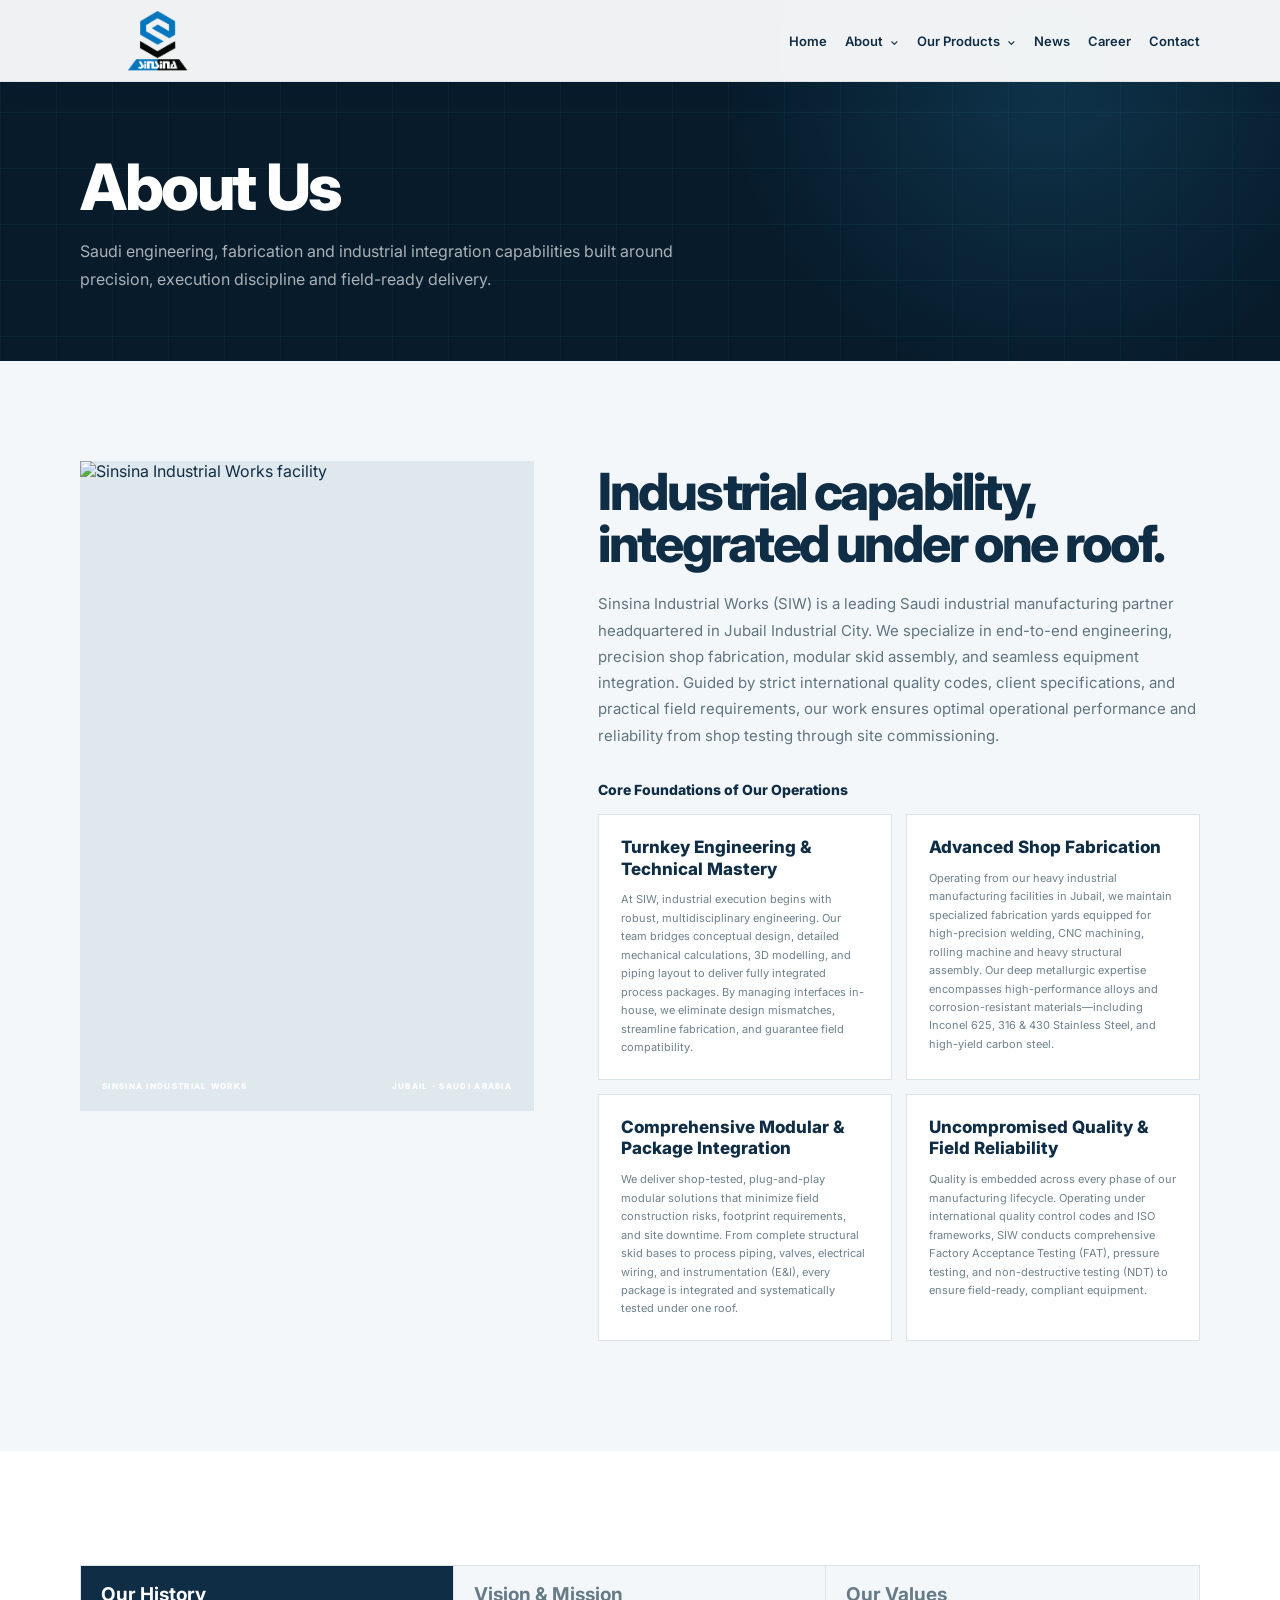
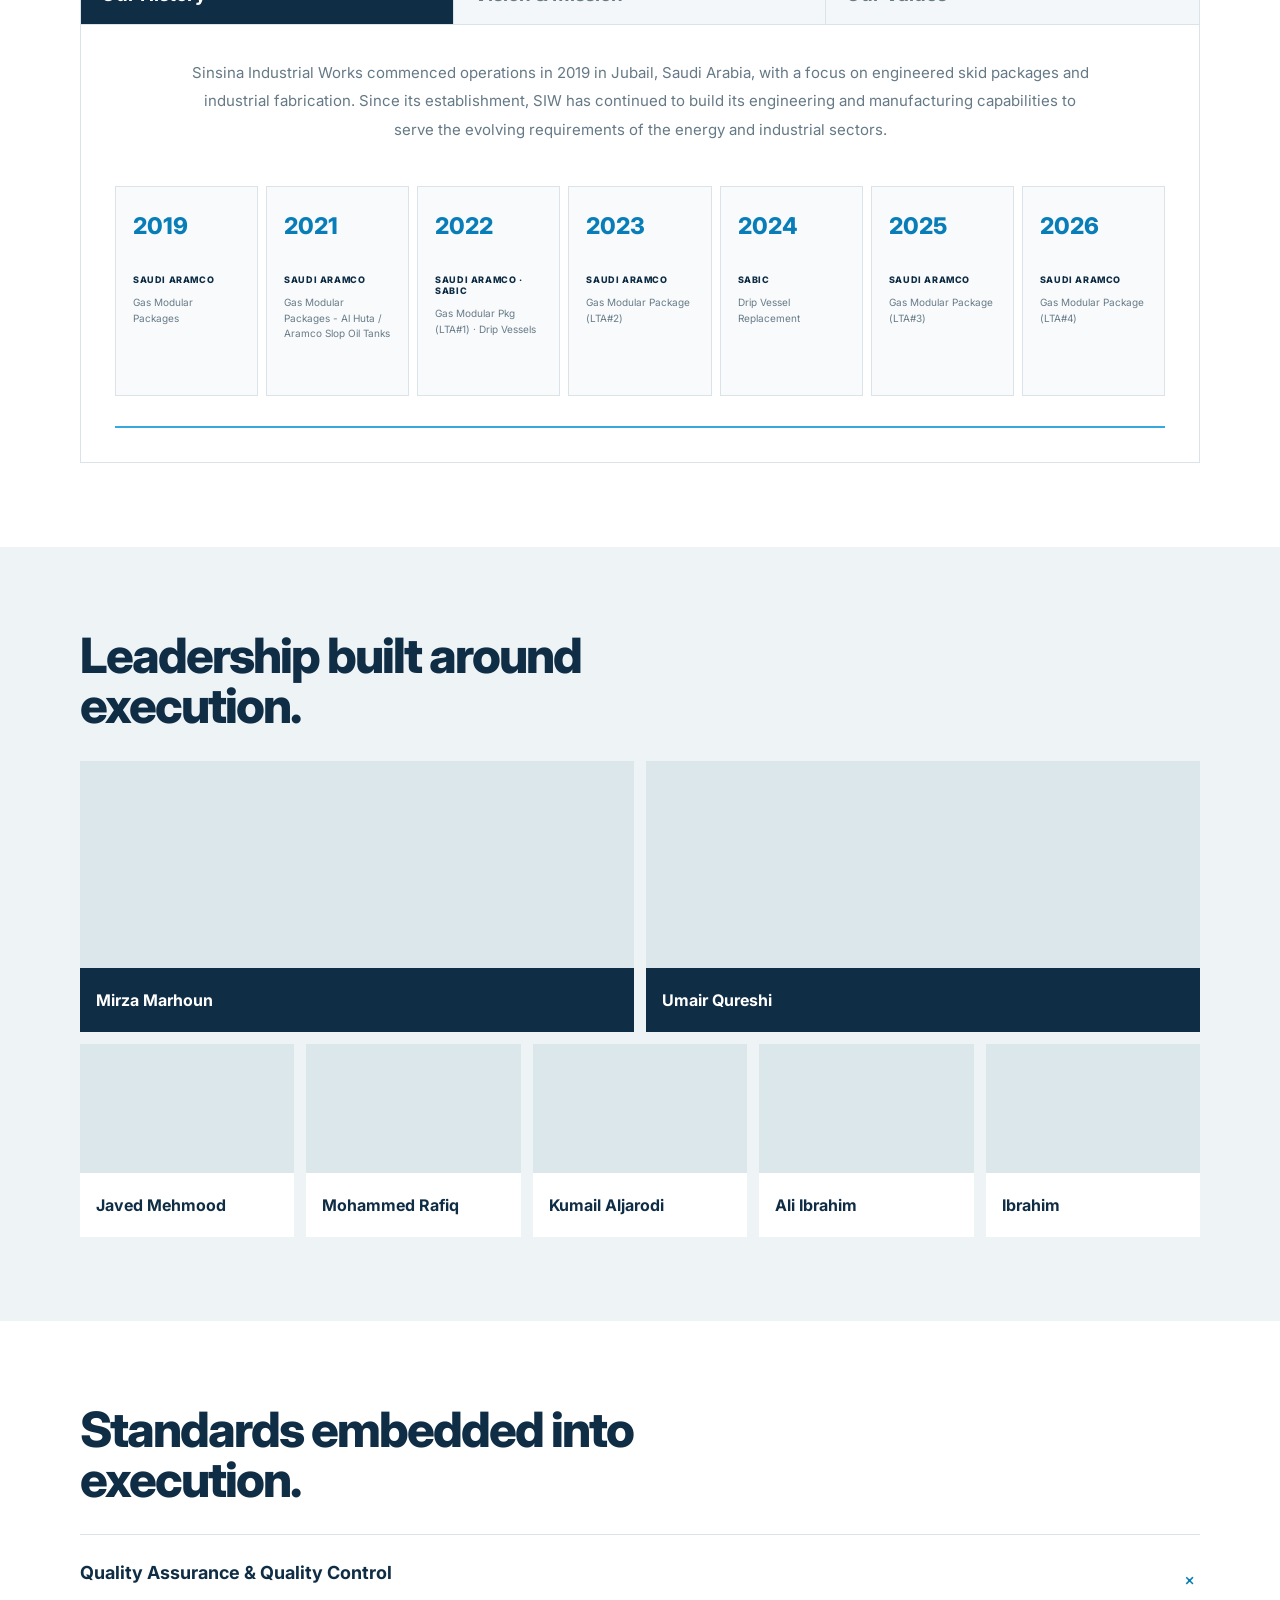
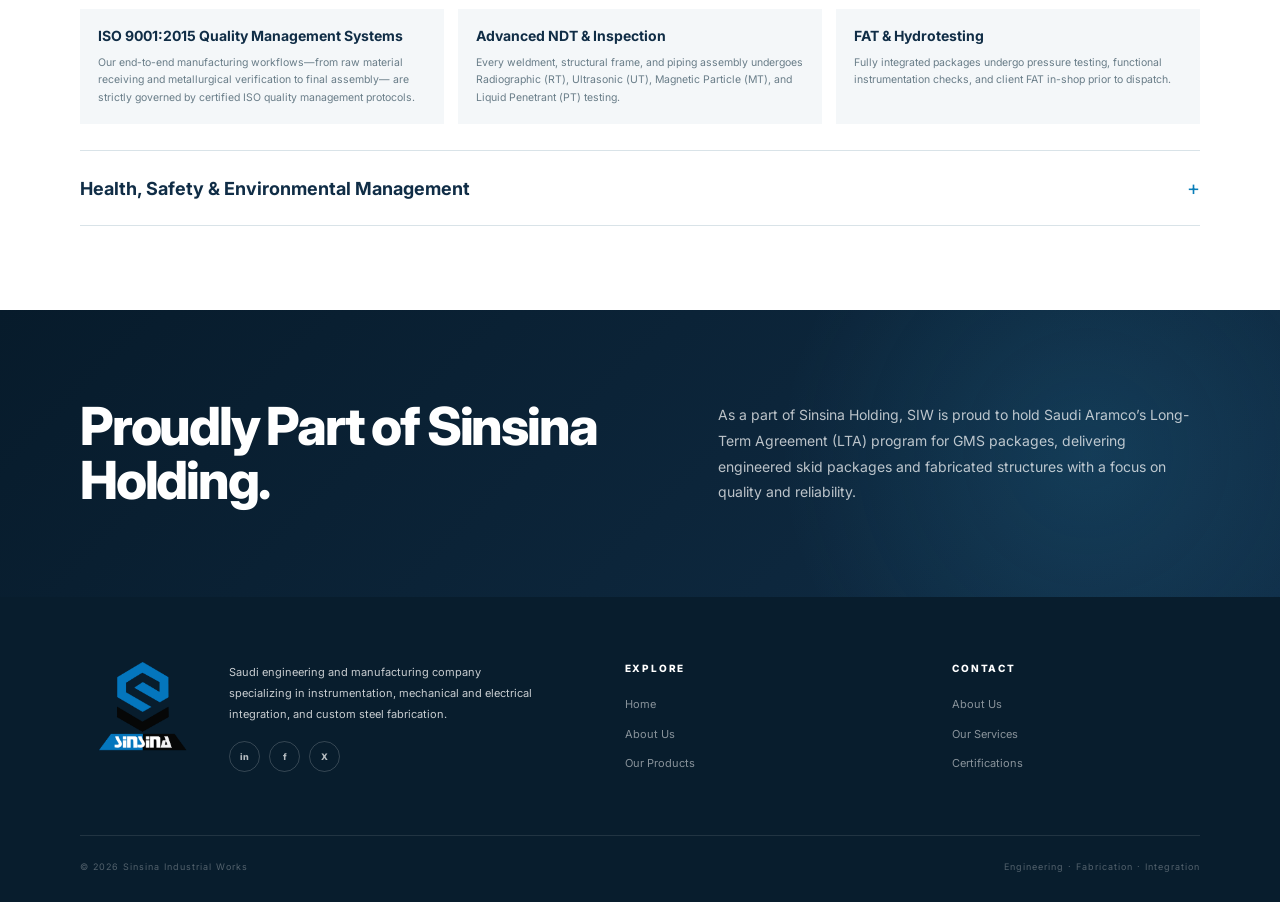
==== commit 915e7ffe: "Add leadership cards and CMS image management Co-authored-by: Copilot <223556219+Copilot@users.norep" ====
--- a/about.html
+++ b/about.html
@@ -254,74 +254,62 @@
            ABOUT HERO
         ====================================================== */
 
-        .about-hero {
-            position: relative;
-            min-height: 520px;
-            padding: 150px 0 82px;
-            display: flex;
-            align-items: center;
-            overflow: hidden;
-            background:
-                linear-gradient(110deg, rgba(7,27,43,.99) 0%, rgba(7,27,43,.93) 55%, rgba(12,54,80,.82) 100%);
-        }
-
-        .about-hero::before {
-            content: "";
-            position: absolute;
-            inset: 0;
-            opacity: .34;
-            background-image:
-                linear-gradient(rgba(53,168,221,.08) 1px, transparent 1px),
-                linear-gradient(90deg, rgba(53,168,221,.08) 1px, transparent 1px);
-            background-size: 58px 58px;
-            mask-image: linear-gradient(90deg, black 0%, black 60%, transparent 95%);
-        }
-
-        .about-hero::after {
-            content: "";
-            position: absolute;
-            right: -110px;
-            top: 50%;
-            width: 430px;
-            height: 430px;
-            transform: translateY(-50%);
-            border-radius: 50%;
-            border: 1px solid rgba(83,194,235,.16);
-            box-shadow:
-                0 0 0 70px rgba(83,194,235,.025),
-                0 0 0 140px rgba(83,194,235,.018);
-        }
-
-        .about-hero-content {
-            position: relative;
-            z-index: 2;
-            max-width: 840px;
-        }
-
-        .about-kicker {
-            display: block;
-            margin-bottom: 18px;
-            color: #63c7ed;
-            font-size: 10px;
-            font-weight: 800;
-            letter-spacing: 2.1px;
-        }
-
-        .about-hero h1 {
-            color: #fff;
-            font-size: clamp(58px, 7vw, 92px);
-            line-height: .9;
-            letter-spacing: -4.5px;
-            font-weight: 900;
-        }
-
-        .about-hero p {
-            max-width: 600px;
-            margin-top: 25px;
-            color: rgba(255,255,255,.68);
-            font-size: 14px;
-            line-height: 1.8;
-        }
+.about-hero {
+    position: relative;
+    min-height: auto;
+    padding: 155px 0 68px;
+    overflow: hidden;
+    background: #071b2b;
+    color: #fff;
+}
+
+.about-hero::before {
+    content: "";
+    position: absolute;
+    inset: 0;
+    opacity: 1;
+    background:
+        radial-gradient(circle at 82% 18%, rgba(53,168,221,.18), transparent 30%),
+        linear-gradient(rgba(53,168,221,.055) 1px, transparent 1px),
+        linear-gradient(90deg, rgba(53,168,221,.055) 1px, transparent 1px);
+    background-size: auto, 56px 56px, 56px 56px;
+    mask-image: none;
+}
+
+.about-hero::after {
+    content: none;
+}
+
+.about-hero-content {
+    position: relative;
+    z-index: 2;
+    max-width: 840px;
+}
+
+.about-kicker {
+    display: block;
+    margin-bottom: 18px;
+    color: #63c7ed;
+    font-size: 10px;
+    font-weight: 800;
+    letter-spacing: 2.1px;
+}
+
+.about-hero h1 {
+    color: #fff;
+    font-size: clamp(44px, 5vw, 66px);
+    line-height: 1;
+    letter-spacing: -2.4px;
+    font-weight: 800;
+}
+
+.about-hero p {
+    max-width: 650px;
+    margin-top: 18px;
+    color: rgba(255,255,255,.66);
+    font-size: 13px;
+    line-height: 1.75;
+}
 
         /* =====================================================
            MAIN ABOUT
@@ -1448,87 +1436,55 @@
 
 .team-leadership-row{
     display:grid;
-    grid-template-columns:1fr 1fr;
-    gap:14px;
+    grid-template-columns:repeat(10,minmax(0,1fr));
+    gap:12px;
 }
 
 .team-leader-card{
-    min-height:190px;
-    padding:24px;
+    min-width:0;
+    grid-column:span 2;
+    background:#fff;
+    overflow:hidden;
+}
+
+.team-leader-card:nth-child(-n+2){
+    grid-column:span 5;
     background:var(--navy2);
-    color:#fff;
-    display:flex;
-    justify-content:space-between;
-    flex-direction:column;
-}
-
-.team-card-top{
+}
+
+.team-card-photo{
+    aspect-ratio:5/3;
+    background:#dce7ec;
+    overflow:hidden;
+}
+
+.team-leader-card:nth-child(-n+2) .team-card-photo{
+    aspect-ratio:16/6;
+}
+
+.team-card-photo img{
+    display:block;
+    width:100%;
+    height:100%;
+    object-fit:cover;
+}
+
+.team-card-photo img:not([src]){
+    display:none;
+}
+
+.team-leader-card h3{
+    min-height:64px;
+    padding:16px;
     display:flex;
     align-items:center;
-    justify-content:space-between;
-}
-
-.team-card-top span{
-    color:#63c7ed;
-    font-size:9px;
-    font-weight:800;
-}
-
-.team-card-top b{
-    display:grid;
-    place-items:center;
-    width:45px;
-    height:45px;
-    border:1px solid rgba(255,255,255,.25);
+    color:var(--navy2);
+    font-size:16px;
+    line-height:1.25;
+}
+
+.team-leader-card:nth-child(-n+2) h3{
     color:#fff;
-    font-size:11px;
-    letter-spacing:1px;
-}
-
-.team-leader-card small,
-.team-mini-card small{
-    display:block;
-    color:#63c7ed;
-    font-size:8px;
-    font-weight:800;
-    letter-spacing:1.1px;
-    text-transform:uppercase;
-}
-
-.team-leader-card h3{
-    margin-top:6px;
-    color:#fff;
-    font-size:24px;
-}
-
-.team-management-strip{
-    display:grid;
-    grid-template-columns:repeat(5,1fr);
-    gap:10px;
-    margin-top:10px;
-}
-
-.team-mini-card{
-    min-height:118px;
-    padding:16px;
-    background:#fff;
-    border:1px solid var(--line);
-    display:flex;
-    gap:13px;
-    align-items:flex-start;
-}
-
-.team-mini-card > span{
-    color:#8aa0ac;
-    font-size:8px;
-    font-weight:800;
-}
-
-.team-mini-card h3{
-    margin-top:5px;
-    color:var(--navy2);
-    font-size:13px;
-    line-height:1.35;
 }
 
 /* QUALITY / HSE ACCORDION */
@@ -1622,8 +1578,12 @@
         grid-template-columns:repeat(2,1fr);
     }
 
-    .team-management-strip{
-        grid-template-columns:repeat(3,1fr);
+    .team-leadership-row{
+        grid-template-columns:repeat(6,minmax(0,1fr));
+    }
+
+    .team-leader-card:nth-child(-n+2){
+        grid-column:span 3;
     }
 }
 
@@ -1636,11 +1596,17 @@
 
     .storyboard-tabs,
     .purpose-compact-grid,
-    .team-leadership-row,
     .values-compact-grid,
-    .team-management-strip,
     .compliance-content{
         grid-template-columns:1fr;
+    }
+
+    .team-leadership-row{
+        grid-template-columns:repeat(2,minmax(0,1fr));
+    }
+
+    .team-leader-card:nth-child(-n+2){
+        grid-column:span 2;
     }
 
     .story-tab{
@@ -1652,10 +1618,6 @@
         padding:24px 18px;
     }
 
-    .team-mini-card{
-        min-height:92px;
-    }
-
     .compliance-trigger{
         grid-template-columns:40px 1fr 28px;
     }
@@ -1669,6 +1631,16 @@
     }
 }
 
+@media(max-width:420px){
+    .team-leadership-row{
+        grid-template-columns:1fr;
+    }
+
+    .team-leader-card,
+    .team-leader-card:nth-child(-n+2){
+        grid-column:span 1;
+    }
+}
 
 
 /* =====================================================
@@ -1682,8 +1654,6 @@
 }
 
 .story-tab span,
-.team-card-top > span,
-.team-mini-card > span,
 .foundation-card > span,
 .value-card > span,
 .compliance-trigger > span{
@@ -1695,10 +1665,6 @@
     display:flex !important;
     align-items:center !important;
     min-height:58px !important;
-}
-
-.team-mini-card{
-    gap:0 !important;
 }
 
 .compliance-trigger{
@@ -2195,64 +2161,46 @@
 
             <div class="team-leadership-row">
                 <article class="team-leader-card">
-                    <div class="team-card-top">
-                        <b>MM</b>
+                    <div class="team-card-photo">
+                        <img alt="Mirza Marhoun">
                     </div>
-                    <div>
-                        <small>CEO</small>
-                        <h3>Mr. Mirza Marhoun</h3>
+                    <h3>Mirza Marhoun</h3>
+                </article>
+                <article class="team-leader-card">
+                    <div class="team-card-photo">
+                        <img alt="Umair Qureshi">
                     </div>
+                    <h3>Umair Qureshi</h3>
                 </article>
-
                 <article class="team-leader-card">
-                    <div class="team-card-top">
-                        <b>UQ</b>
+                    <div class="team-card-photo">
+                        <img alt="Javed Mehmood">
                     </div>
-                    <div>
-                        <small>GM</small>
-                        <h3>Mr. Umair Qureshi</h3>
+                    <h3>Javed Mehmood</h3>
+                </article>
+                <article class="team-leader-card">
+                    <div class="team-card-photo">
+                        <img alt="Mohammed Rafiq">
                     </div>
+                    <h3>Mohammed Rafiq</h3>
                 </article>
-            </div>
-
-            <div class="team-management-strip">
-                <article class="team-mini-card">
-                    <div>
-                        <small>Supply Chain Director</small>
-                        <h3>Umair Aneel</h3>
+                <article class="team-leader-card">
+                    <div class="team-card-photo">
+                        <img alt="Kumail Aljarodi">
                     </div>
+                    <h3>Kumail Aljarodi</h3>
                 </article>
-
-                <article class="team-mini-card">
-                    <span>04</span>
-                    <div>
-                        <small>Operation Manager</small>
-                        <h3>Javed Mahmood</h3>
+                <article class="team-leader-card">
+                    <div class="team-card-photo">
+                        <img alt="Ali Ibrahim">
                     </div>
+                    <h3>Ali Ibrahim</h3>
                 </article>
-
-                <article class="team-mini-card">
-                    <span>05</span>
-                    <div>
-                        <small>Engineering Manager</small>
-                        <h3>Mohammed Rafiq</h3>
+                <article class="team-leader-card">
+                    <div class="team-card-photo">
+                        <img alt="Ibrahim">
                     </div>
-                </article>
-
-                <article class="team-mini-card">
-                    <span>06</span>
-                    <div>
-                        <small>QA/QC Manager</small>
-                        <h3>Kumail Aljarodi</h3>
-                    </div>
-                </article>
-
-                <article class="team-mini-card">
-                    <span>07</span>
-                    <div>
-                        <small>HR Manager</small>
-                        <h3>Ali Ibrahim</h3>
-                    </div>
+                    <h3>Ibrahim</h3>
                 </article>
             </div>
 
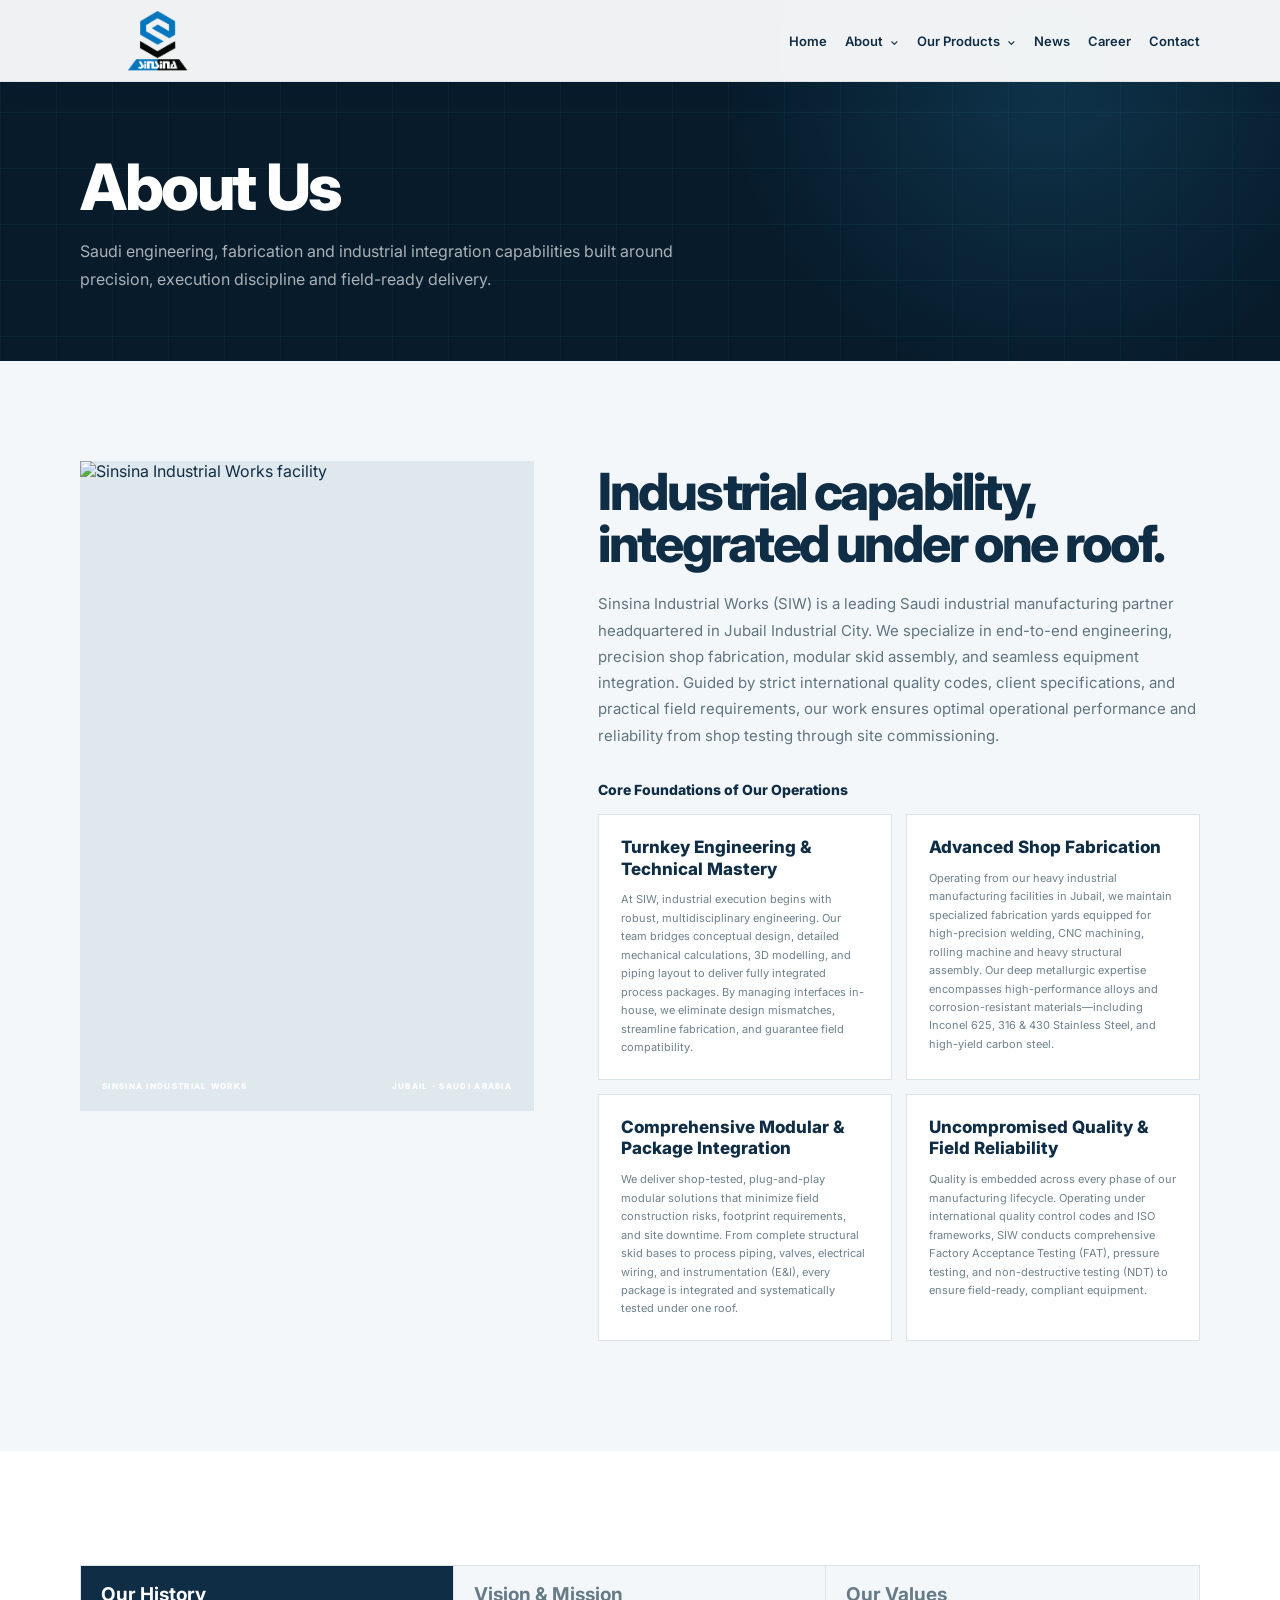
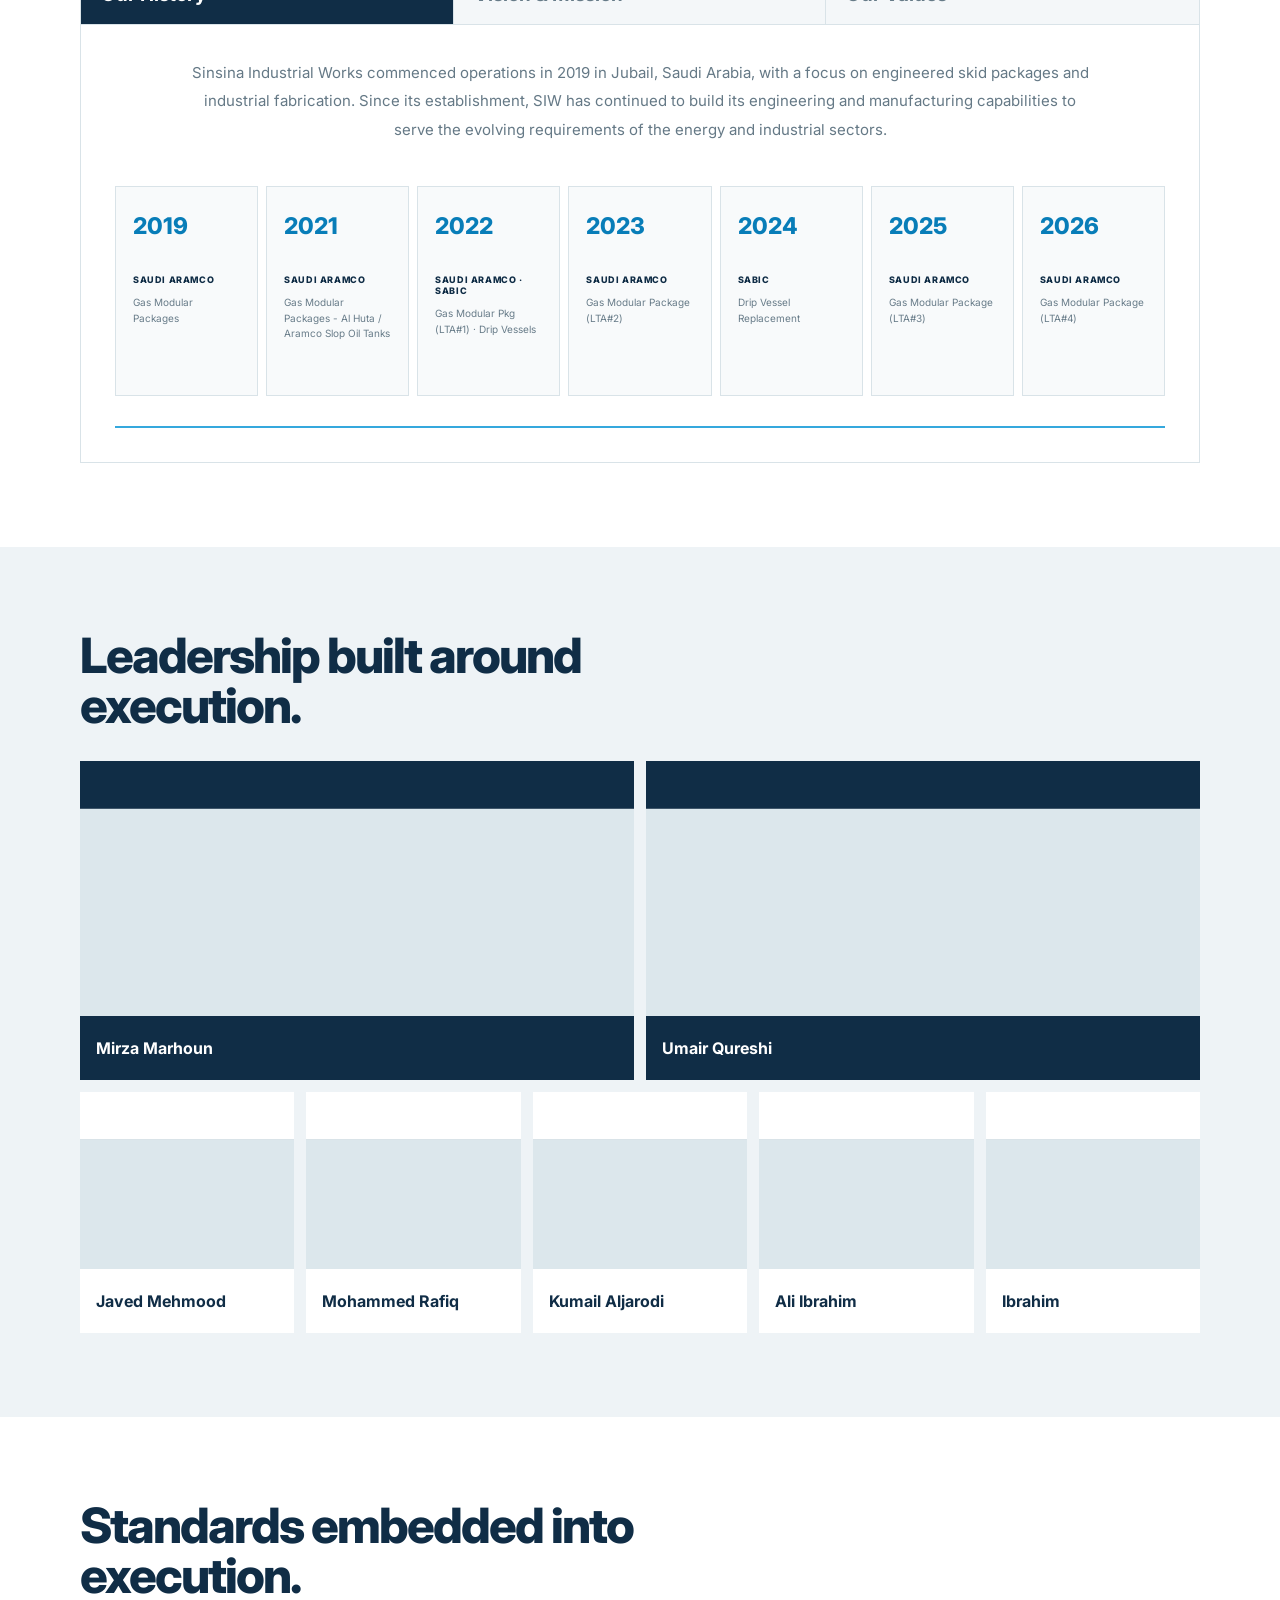
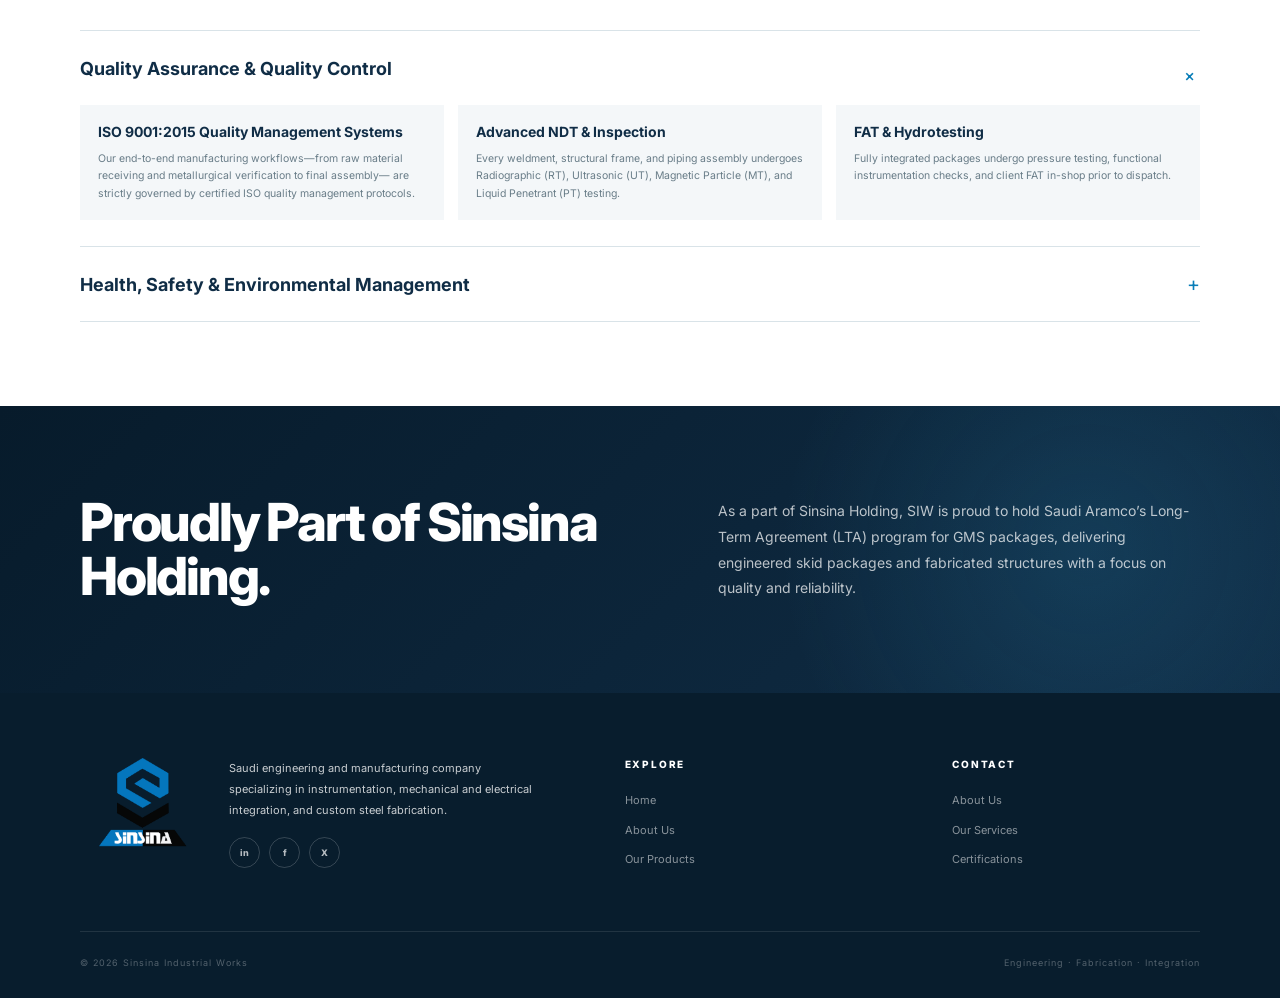
==== commit 95dc9247: "Add editable leadership position labels Support existing saved cards and new cards in the About page" ====
--- a/about.html
+++ b/about.html
@@ -1450,6 +1450,23 @@
 .team-leader-card:nth-child(-n+2){
     grid-column:span 5;
     background:var(--navy2);
+}
+
+.team-card-position{
+    min-height:48px;
+    padding:14px 16px;
+    border-bottom:1px solid var(--line);
+    color:var(--navy2);
+    font-size:12px;
+    font-weight:700;
+    line-height:1.5;
+    white-space:pre-line;
+    overflow-wrap:anywhere;
+}
+
+.team-leader-card:nth-child(-n+2) .team-card-position{
+    color:#fff;
+    border-color:rgba(255,255,255,.2);
 }
 
 .team-card-photo{
@@ -2161,42 +2178,49 @@
 
             <div class="team-leadership-row">
                 <article class="team-leader-card">
+                    <div class="team-card-position"></div>
                     <div class="team-card-photo">
                         <img alt="Mirza Marhoun">
                     </div>
                     <h3>Mirza Marhoun</h3>
                 </article>
                 <article class="team-leader-card">
+                    <div class="team-card-position"></div>
                     <div class="team-card-photo">
                         <img alt="Umair Qureshi">
                     </div>
                     <h3>Umair Qureshi</h3>
                 </article>
                 <article class="team-leader-card">
+                    <div class="team-card-position"></div>
                     <div class="team-card-photo">
                         <img alt="Javed Mehmood">
                     </div>
                     <h3>Javed Mehmood</h3>
                 </article>
                 <article class="team-leader-card">
+                    <div class="team-card-position"></div>
                     <div class="team-card-photo">
                         <img alt="Mohammed Rafiq">
                     </div>
                     <h3>Mohammed Rafiq</h3>
                 </article>
                 <article class="team-leader-card">
+                    <div class="team-card-position"></div>
                     <div class="team-card-photo">
                         <img alt="Kumail Aljarodi">
                     </div>
                     <h3>Kumail Aljarodi</h3>
                 </article>
                 <article class="team-leader-card">
+                    <div class="team-card-position"></div>
                     <div class="team-card-photo">
                         <img alt="Ali Ibrahim">
                     </div>
                     <h3>Ali Ibrahim</h3>
                 </article>
                 <article class="team-leader-card">
+                    <div class="team-card-position"></div>
                     <div class="team-card-photo">
                         <img alt="Ibrahim">
                     </div>
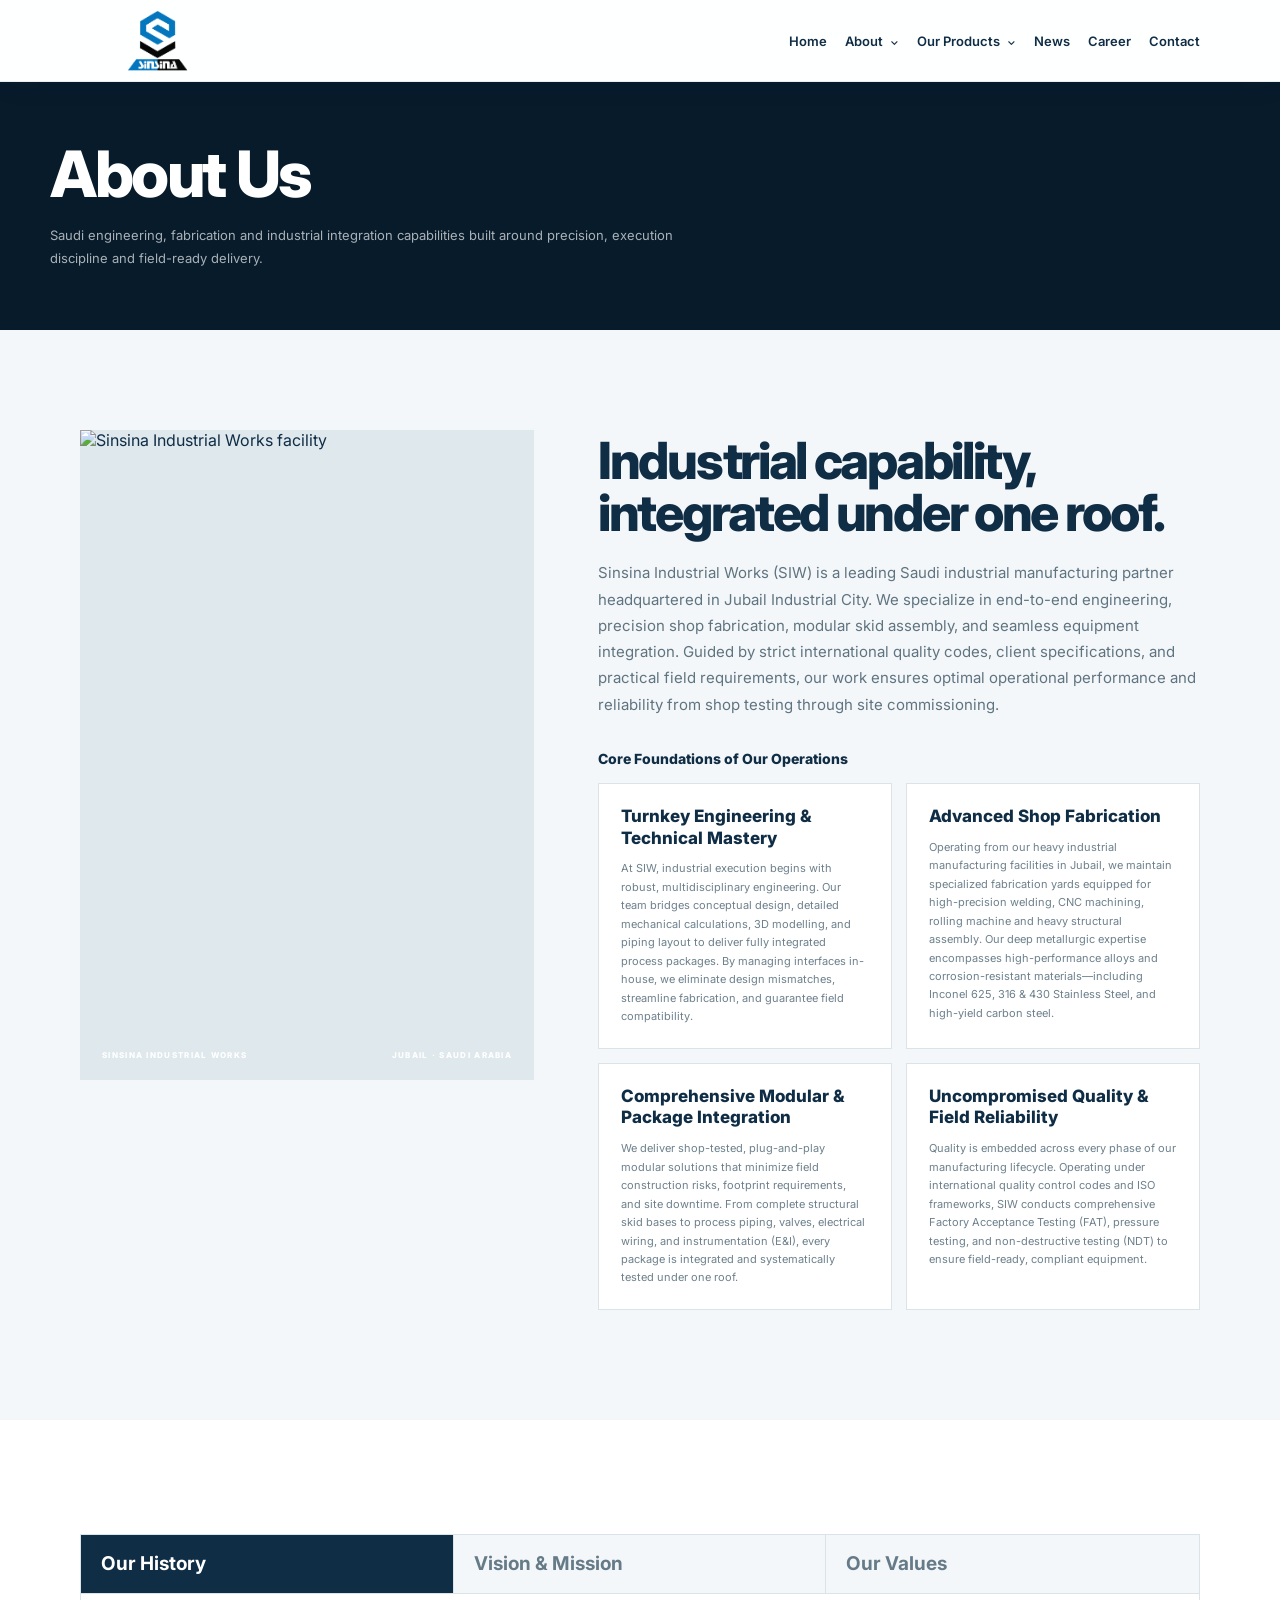
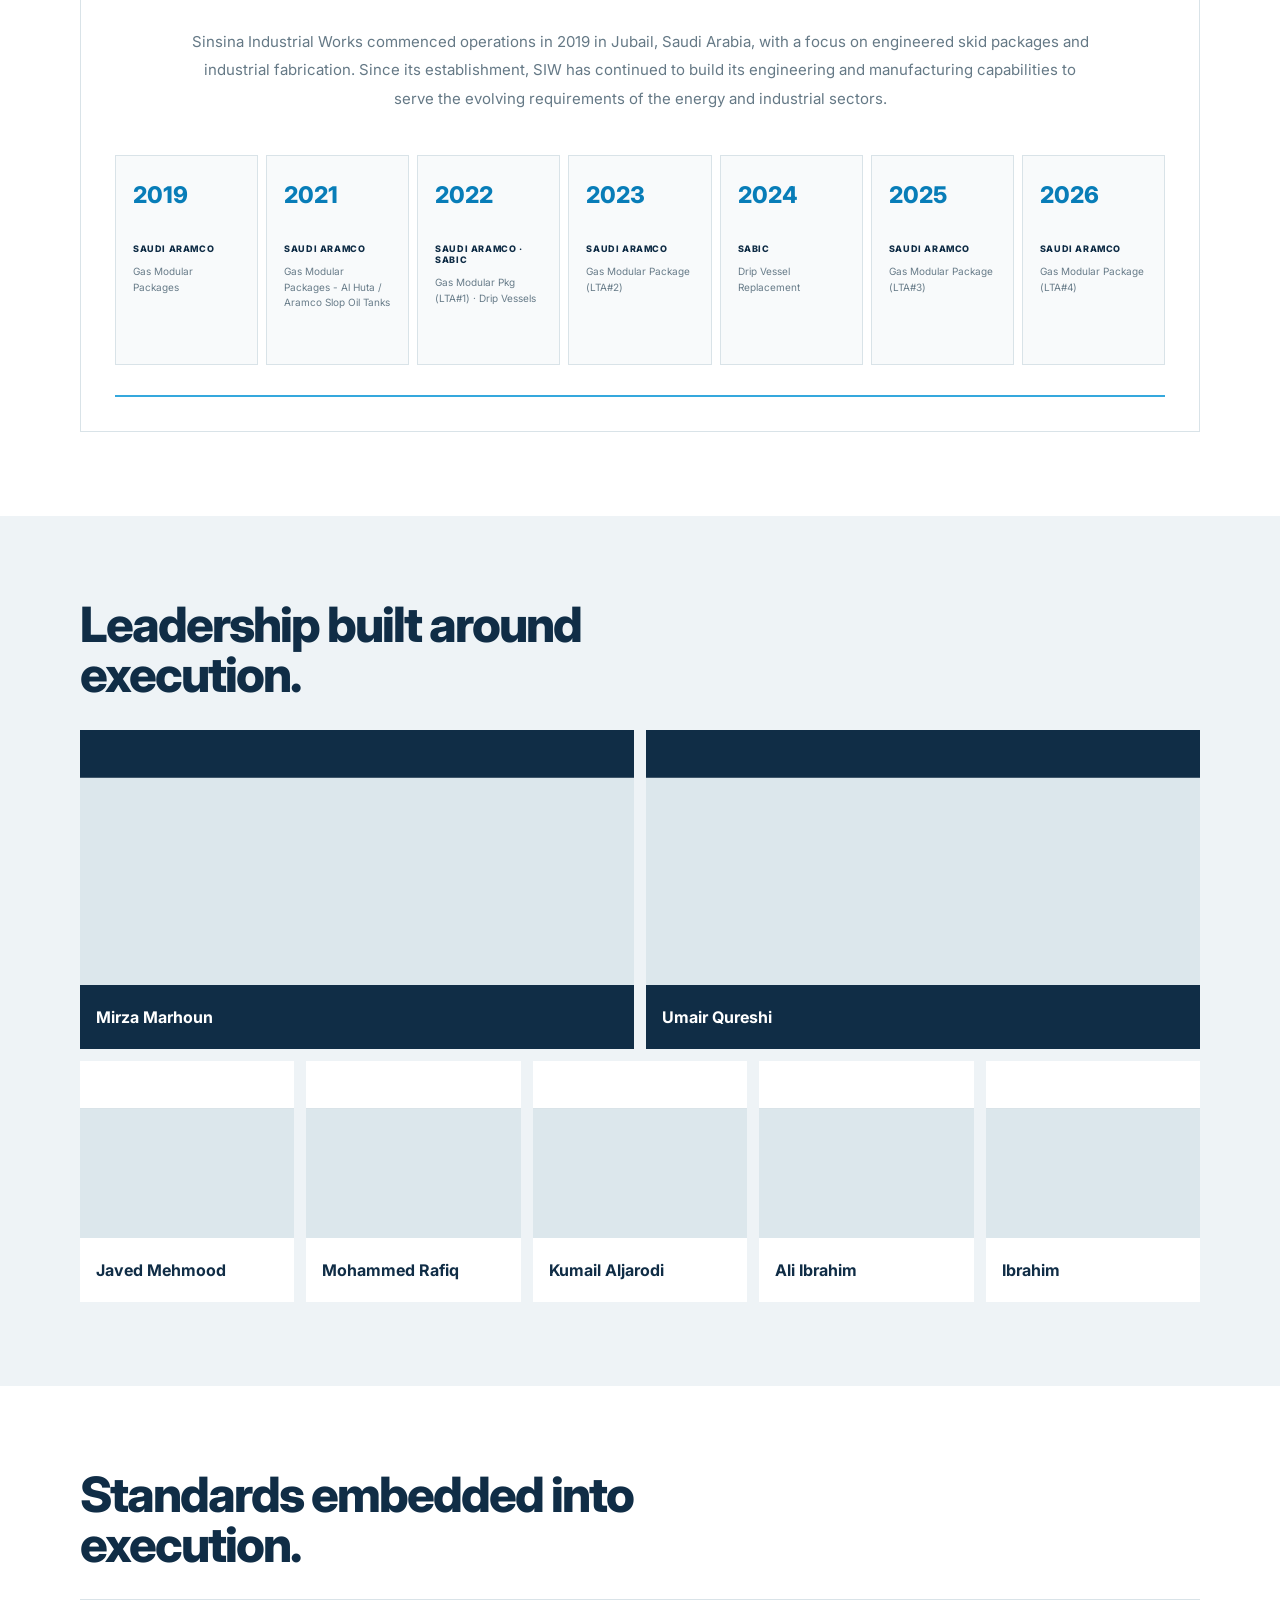
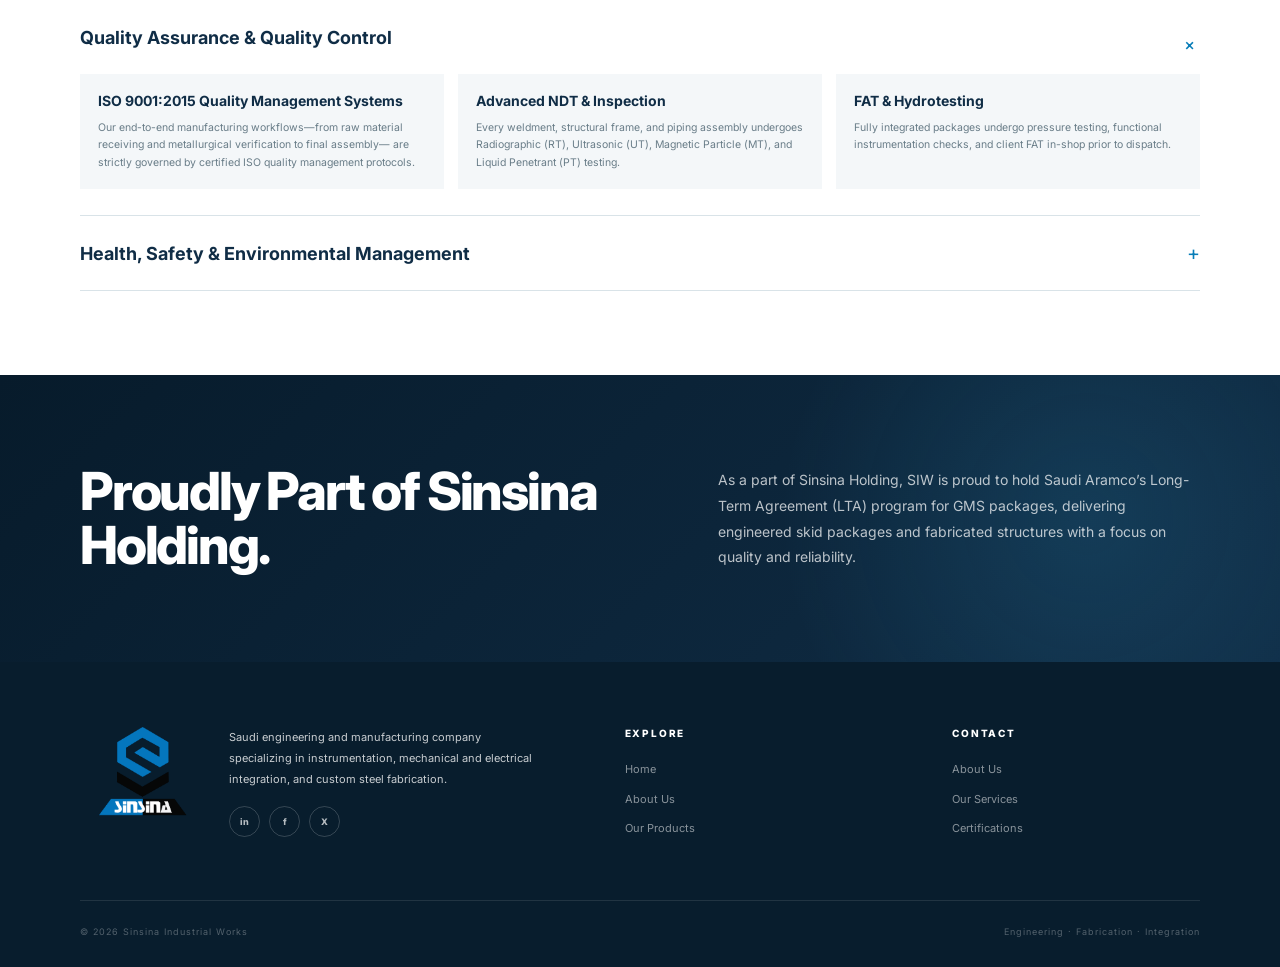
==== commit b70bdfbd: "Standardize inner-page hero banners Co-authored-by: Copilot <223556219+Copilot@users.noreply.github." ====
--- a/about.html
+++ b/about.html
@@ -1818,6 +1818,7 @@
 
 </style>
     <link rel="stylesheet" href="responsive-fix.css">
+    <link rel="stylesheet" href="about/hero.css">
 </head>
 
 <body>
@@ -1907,14 +1908,13 @@
          HERO
     ====================================================== -->
 
-    <section class="about-hero">
-        <div class="container">
-            <div class="about-hero-content">
+    <section id="page-hero" class="about-hero" data-page="about">
+        <div class="container page-hero__container">
+            <div class="about-hero-content page-hero__copy">
                 
-
-                <h1>About Us</h1>
-
-                <p>
+                <h1 class="page-hero__title">About Us</h1>
+
+                <p class="page-hero__description">
                     Saudi engineering, fabrication and industrial integration
                     capabilities built around precision, execution discipline
                     and field-ready delivery.
--- a/about/hero.css
+++ b/about/hero.css
@@ -0,0 +1,43 @@
+/* Inner-page heroes: 248px below the 82px navigation on desktop.
+   The fixed header has its own space; banner height never includes it. */
+html{scroll-padding-top:100px;}
+body{padding-top:82px!important;margin-top:0!important;}
+body>main,.career-page,.products-page,.news-page,.services-page,.cert-new-section{padding-top:0!important;margin-top:0!important;}
+#page-hero{position:relative!important;display:block!important;box-sizing:border-box!important;width:100%!important;height:248px!important;min-height:248px!important;max-height:none!important;margin:0!important;padding:0!important;overflow:hidden!important;background:#071b2b!important;color:#fff!important;isolation:isolate;}
+#page-hero::before,#page-hero::after{content:none!important;}
+#page-hero .page-hero__container{position:relative!important;z-index:2;display:flex!important;align-items:center!important;box-sizing:border-box!important;width:min(1180px,calc(100% - 48px))!important;height:100%!important;min-height:0!important;margin:0 auto!important;padding:0!important;gap:30px;}
+#page-hero .page-hero__copy{position:relative!important;flex:1;min-width:0!important;max-width:100%!important;margin:0!important;padding:0!important;}
+#page-hero .page-hero__title{display:block!important;font-family:"Inter",Arial,Helvetica,sans-serif!important;font-size:clamp(44px,5vw,66px)!important;line-height:1!important;letter-spacing:-2.4px!important;font-weight:800!important;color:#fff!important;margin:0!important;padding:0!important;text-transform:none!important;max-width:100%!important;}
+#page-hero .page-hero__title span{color:inherit!important;}
+#page-hero .page-hero__description{max-width:650px!important;margin:18px 0 0!important;padding:0!important;color:rgba(255,255,255,.66)!important;font-size:13px!important;font-weight:400!important;line-height:1.75!important;letter-spacing:normal!important;}
+#page-hero .page-hero__action{display:inline-flex!important;flex-shrink:0;align-items:center;justify-content:center;gap:12px;margin:0!important;padding:12px 16px!important;border:1px solid rgba(255,255,255,.35)!important;background:transparent!important;color:#fff!important;font-size:11px!important;line-height:1.5!important;font-weight:600!important;text-decoration:none!important;white-space:nowrap;}
+#page-hero .page-hero__action:hover{background:#1689bd!important;border-color:#1689bd!important;}
+#page-hero .page-hero__visual{position:absolute!important;inset:0 0 0 auto!important;z-index:0!important;width:45%!important;height:100%!important;min-height:0!important;overflow:hidden!important;}
+#page-hero .page-hero__visual img{display:block!important;width:100%!important;height:100%!important;max-width:none!important;object-fit:cover!important;filter:saturate(.82) contrast(1.04);}
+#page-hero .page-hero__visual::after{content:"";position:absolute;inset:0;background:linear-gradient(90deg,rgba(7,27,43,.52),rgba(7,27,43,.05) 42%),linear-gradient(0deg,rgba(7,27,43,.64),transparent 50%);}
+#page-hero[data-page="services"] .page-hero__copy{flex:none;width:55%!important;max-width:650px!important;padding-right:24px!important;}
+#page-hero[data-page="products"] .page-hero__visual{width:100%!important;}
+#page-hero[data-page="products"] .page-hero__visual::after{background:linear-gradient(90deg,rgba(7,27,43,.96),rgba(7,27,43,.80) 52%,rgba(7,27,43,.45));}
+@media(max-width:900px){
+ #page-hero .page-hero__container{width:calc(100% - 36px)!important;gap:18px;}
+ #page-hero .page-hero__title{font-size:clamp(34px,5.7vw,50px)!important;letter-spacing:-1.5px!important;}
+ #page-hero .page-hero__action{font-size:10px!important;white-space:normal;max-width:150px;}
+ #page-hero[data-page="career"] .page-hero__title{font-size:clamp(32px,5vw,46px)!important;}
+}
+@media(max-width:600px){
+ #page-hero{height:auto!important;min-height:248px!important;overflow:hidden!important;}
+ #page-hero .page-hero__container{min-height:248px!important;height:auto!important;flex-direction:column!important;align-items:flex-start!important;justify-content:center!important;padding:35px 0!important;gap:18px;}
+ #page-hero .page-hero__copy{flex:none!important;width:100%!important;}
+ #page-hero .page-hero__title{font-size:36px!important;line-height:1.06!important;letter-spacing:-1.4px!important;}
+ #page-hero .page-hero__description{font-size:12px!important;line-height:1.7!important;margin-top:16px!important;}
+ #page-hero .page-hero__title br{display:none!important;}
+ #page-hero .page-hero__action{max-width:none!important;}
+ #page-hero[data-page="services"] .page-hero__visual{width:100%!important;opacity:.4!important;}
+ #page-hero[data-page="services"] .page-hero__visual::after{background:linear-gradient(90deg,rgba(7,27,43,.94),rgba(7,27,43,.6));}
+ #page-hero[data-page="services"] .page-hero__copy{width:100%!important;max-width:none!important;padding-right:0!important;}
+ #page-hero[data-page="career"] .page-hero__title{font-size:32px!important;}
+}
+
+/* Keep the Services photo edge from the original split banner. */
+#page-hero[data-page="services"] .page-hero__visual::before{content:"";position:absolute;left:-72px;top:20%;width:145px;height:60%;background:#071b2b;transform:skewX(-8deg);z-index:2;}
+@media(max-width:600px){#page-hero[data-page="services"] .page-hero__visual::before{display:none;}}
